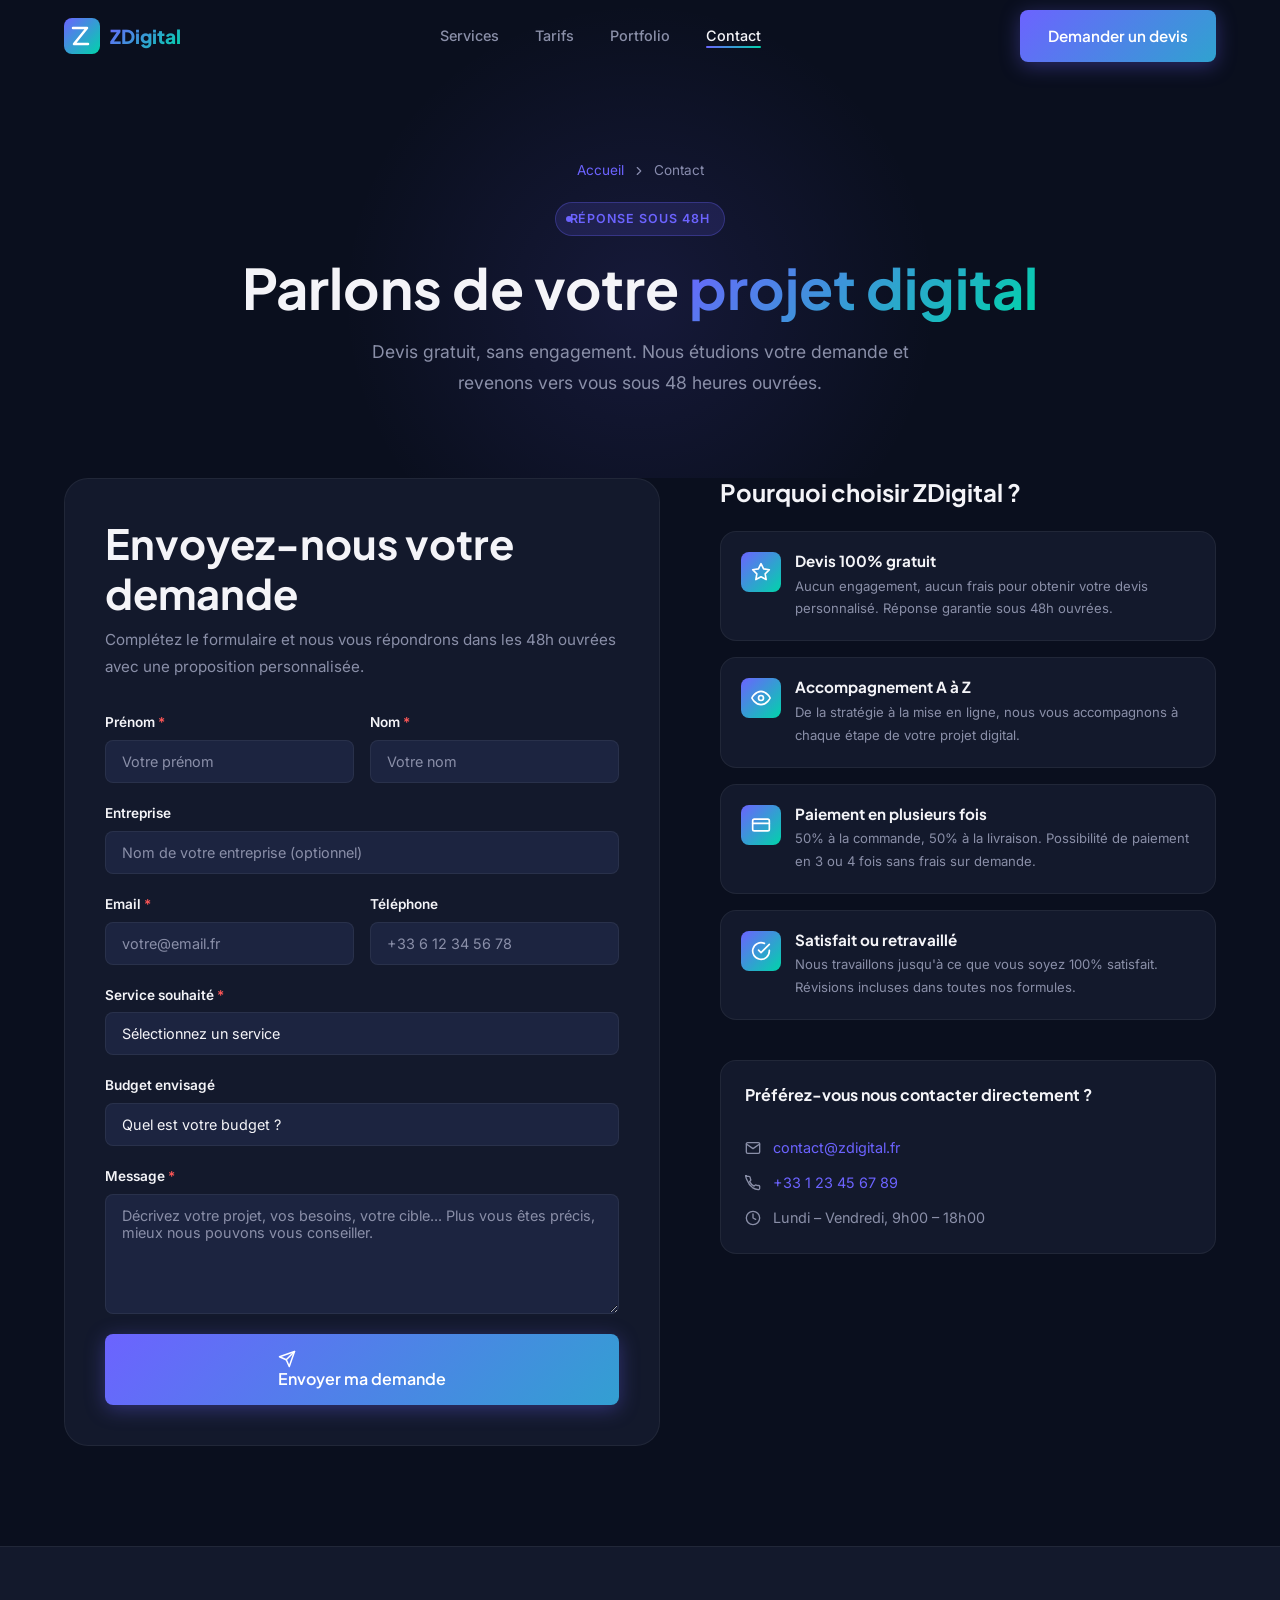
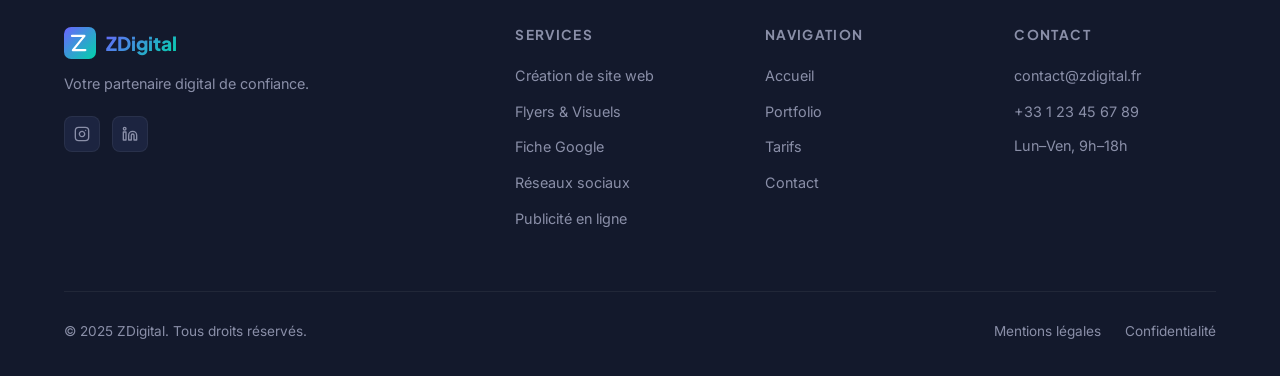
==== contact.html @ 38a7fd53 "feat: initial ZDigital website v1.0 Complete 5-page marketing agency website with dark premium tech " ====
<!DOCTYPE html>
<html lang="fr">
<head>
  <meta charset="UTF-8" />
  <meta name="viewport" content="width=device-width, initial-scale=1.0" />
  <title>Contact — ZDigital | Demandez votre devis gratuit</title>
  <meta name="description" content="Contactez ZDigital pour un devis gratuit sous 48h. Création de site web, réseaux sociaux, publicité en ligne — discutons de votre projet digital." />
  <meta name="robots" content="index, follow" />

  <meta property="og:title" content="Contact — ZDigital" />
  <meta property="og:description" content="Demandez votre devis gratuit sous 48h. Aucun engagement." />
  <meta property="og:url" content="https://zdigital.fr/contact.html" />
  <meta name="twitter:card" content="summary_large_image" />
  <meta name="twitter:title" content="Contact — ZDigital" />

  <link rel="canonical" href="https://zdigital.fr/contact.html" />

  <link rel="preconnect" href="https://fonts.googleapis.com" />
  <link rel="preconnect" href="https://fonts.gstatic.com" crossorigin />
  <link href="https://fonts.googleapis.com/css2?family=Plus+Jakarta+Sans:wght@400;500;600;700;800&family=Inter:wght@300;400;500;600&display=swap" rel="stylesheet" />

  <link rel="stylesheet" href="css/main.css" />
  <link rel="stylesheet" href="css/components.css" />
  <link rel="stylesheet" href="css/animations.css" />
  <link rel="stylesheet" href="https://unpkg.com/aos@2.3.4/dist/aos.css" />
</head>
<body>

  <!-- NAV -->
  <nav class="nav" role="navigation" aria-label="Navigation principale">
    <div class="container">
      <div class="nav__inner">
        <a href="index.html" class="nav__logo" aria-label="ZDigital — Accueil">
          <svg width="36" height="36" viewBox="0 0 36 36" fill="none" xmlns="http://www.w3.org/2000/svg" aria-hidden="true">
            <rect width="36" height="36" rx="8" fill="url(#logoGradC)"/>
            <path d="M9 10h14l-13 16h14" stroke="#ffffff" stroke-width="2.5" stroke-linecap="round" stroke-linejoin="round"/>
            <defs><linearGradient id="logoGradC" x1="0" y1="0" x2="36" y2="36" gradientUnits="userSpaceOnUse"><stop stop-color="#6C63FF"/><stop offset="1" stop-color="#00D4AA"/></linearGradient></defs>
          </svg>
          <span class="nav__logo-text">ZDigital</span>
        </a>
        <ul class="nav__links">
          <li><a href="services.html">Services</a></li>
          <li><a href="tarifs.html">Tarifs</a></li>
          <li><a href="portfolio.html">Portfolio</a></li>
          <li><a href="contact.html" class="active">Contact</a></li>
        </ul>
        <div class="nav__cta">
          <a href="contact.html" class="btn btn-primary">Demander un devis</a>
        </div>
        <button class="nav__hamburger" aria-label="Menu mobile">
          <span></span><span></span><span></span>
        </button>
      </div>
    </div>
  </nav>

  <div class="nav__mobile">
    <a href="services.html">Services</a>
    <a href="tarifs.html">Tarifs</a>
    <a href="portfolio.html">Portfolio</a>
    <a href="contact.html">Contact</a>
    <a href="contact.html" class="btn btn-primary" style="text-align:center;justify-content:center;">Demander un devis</a>
  </div>

  <!-- PAGE HEADER -->
  <section class="page-header">
    <div class="container">
      <nav class="breadcrumb" aria-label="Fil d'Ariane">
        <a href="index.html">Accueil</a>
        <svg width="14" height="14" viewBox="0 0 24 24" fill="none" stroke="currentColor" stroke-width="2" stroke-linecap="round" stroke-linejoin="round" aria-hidden="true"><path d="M9 18l6-6-6-6"/></svg>
        <span>Contact</span>
      </nav>
      <div class="tag" data-aos="fade-up">Réponse sous 48h</div>
      <h1 data-aos="fade-up" data-aos-delay="50">Parlons de votre <span class="gradient-text">projet digital</span></h1>
      <p data-aos="fade-up" data-aos-delay="100">Devis gratuit, sans engagement. Nous étudions votre demande et revenons vers vous sous 48 heures ouvrées.</p>
    </div>
  </section>

  <!-- CONTACT SECTION -->
  <section class="section" style="padding-top:0;">
    <div class="container">
      <div class="contact-layout">

        <!-- FORM -->
        <div data-aos="fade-up">
          <div class="form-card">
            <h2>Envoyez-nous votre demande</h2>
            <p>Complétez le formulaire et nous vous répondrons dans les 48h ouvrées avec une proposition personnalisée.</p>

            <form id="contact-form" novalidate aria-label="Formulaire de contact">
              <div class="form-row">
                <div class="form-group">
                  <label for="prenom">Prénom <span aria-hidden="true" style="color:#FF5757">*</span></label>
                  <input type="text" id="prenom" name="prenom" placeholder="Votre prénom" required autocomplete="given-name" />
                  <span class="field-error" role="alert"></span>
                </div>
                <div class="form-group">
                  <label for="nom">Nom <span aria-hidden="true" style="color:#FF5757">*</span></label>
                  <input type="text" id="nom" name="nom" placeholder="Votre nom" required autocomplete="family-name" />
                  <span class="field-error" role="alert"></span>
                </div>
              </div>

              <div class="form-group">
                <label for="entreprise">Entreprise</label>
                <input type="text" id="entreprise" name="entreprise" placeholder="Nom de votre entreprise (optionnel)" autocomplete="organization" />
              </div>

              <div class="form-row">
                <div class="form-group">
                  <label for="email">Email <span aria-hidden="true" style="color:#FF5757">*</span></label>
                  <input type="email" id="email" name="email" placeholder="votre@email.fr" required autocomplete="email" />
                  <span class="field-error" role="alert"></span>
                </div>
                <div class="form-group">
                  <label for="telephone">Téléphone</label>
                  <input type="tel" id="telephone" name="telephone" placeholder="+33 6 12 34 56 78" autocomplete="tel" />
                  <span class="field-error" role="alert"></span>
                </div>
              </div>

              <div class="form-group">
                <label for="service">Service souhaité <span aria-hidden="true" style="color:#FF5757">*</span></label>
                <select id="service" name="service" required>
                  <option value="" disabled selected>Sélectionnez un service</option>
                  <option value="site-web">Création de site web</option>
                  <option value="flyers">Flyers &amp; Visuels</option>
                  <option value="google">Fiche Google optimisée</option>
                  <option value="reservation">Système de réservation</option>
                  <option value="reseaux">Gestion des réseaux sociaux</option>
                  <option value="ads">Publicité en ligne (Ads)</option>
                  <option value="pack">Pack complet</option>
                  <option value="autre">Autre / Je ne sais pas encore</option>
                </select>
                <span class="field-error" role="alert"></span>
              </div>

              <div class="form-group">
                <label for="budget">Budget envisagé</label>
                <select id="budget" name="budget">
                  <option value="" disabled selected>Quel est votre budget ?</option>
                  <option value="moins-500">Moins de 500€</option>
                  <option value="500-1000">500€ – 1 000€</option>
                  <option value="1000-2000">1 000€ – 2 000€</option>
                  <option value="2000-5000">2 000€ – 5 000€</option>
                  <option value="plus-5000">Plus de 5 000€</option>
                  <option value="a-definir">À définir ensemble</option>
                </select>
              </div>

              <div class="form-group">
                <label for="message">Message <span aria-hidden="true" style="color:#FF5757">*</span></label>
                <textarea id="message" name="message" placeholder="Décrivez votre projet, vos besoins, votre cible... Plus vous êtes précis, mieux nous pouvons vous conseiller." required rows="5"></textarea>
                <span class="field-error" role="alert"></span>
              </div>

              <button type="submit" class="btn btn-primary form-submit">
                <span class="btn-text">
                  <svg width="18" height="18" viewBox="0 0 24 24" fill="none" stroke="currentColor" stroke-width="2" stroke-linecap="round" stroke-linejoin="round" aria-hidden="true"><line x1="22" y1="2" x2="11" y2="13"/><polygon points="22 2 15 22 11 13 2 9 22 2"/></svg>
                  Envoyer ma demande
                </span>
              </button>
            </form>

            <!-- Success -->
            <div id="form-success" class="form-success" role="status" aria-live="polite">
              <div class="form-success__icon">
                <svg width="28" height="28" viewBox="0 0 24 24" fill="none" stroke="currentColor" stroke-width="2.5" stroke-linecap="round" stroke-linejoin="round" aria-hidden="true"><path d="M20 6L9 17l-5-5"/></svg>
              </div>
              <h3>Message envoyé !</h3>
              <p>Merci pour votre demande. Notre équipe vous recontacte sous <strong>48 heures ouvrées</strong> avec une proposition personnalisée et gratuite.</p>
            </div>
          </div>
        </div>

        <!-- INFO -->
        <div data-aos="fade-up" data-aos-delay="150">
          <h3 style="margin-bottom:24px;">Pourquoi choisir ZDigital ?</h3>

          <div class="reassurance-list">
            <div class="reassurance-item">
              <div class="reassurance-item__icon">
                <svg width="20" height="20" viewBox="0 0 24 24" fill="none" stroke="currentColor" stroke-width="2" stroke-linecap="round" stroke-linejoin="round" aria-hidden="true"><path d="M12 2l3.09 6.26L22 9.27l-5 4.87 1.18 6.88L12 17.77l-6.18 3.25L7 14.14 2 9.27l6.91-1.01L12 2z"/></svg>
              </div>
              <div>
                <h4>Devis 100% gratuit</h4>
                <p>Aucun engagement, aucun frais pour obtenir votre devis personnalisé. Réponse garantie sous 48h ouvrées.</p>
              </div>
            </div>

            <div class="reassurance-item">
              <div class="reassurance-item__icon">
                <svg width="20" height="20" viewBox="0 0 24 24" fill="none" stroke="currentColor" stroke-width="2" stroke-linecap="round" stroke-linejoin="round" aria-hidden="true"><path d="M1 12s4-8 11-8 11 8 11 8-4 8-11 8-11-8-11-8z"/><circle cx="12" cy="12" r="3"/></svg>
              </div>
              <div>
                <h4>Accompagnement A à Z</h4>
                <p>De la stratégie à la mise en ligne, nous vous accompagnons à chaque étape de votre projet digital.</p>
              </div>
            </div>

            <div class="reassurance-item">
              <div class="reassurance-item__icon">
                <svg width="20" height="20" viewBox="0 0 24 24" fill="none" stroke="currentColor" stroke-width="2" stroke-linecap="round" stroke-linejoin="round" aria-hidden="true"><rect x="2" y="5" width="20" height="14" rx="2"/><path d="M2 10h20"/></svg>
              </div>
              <div>
                <h4>Paiement en plusieurs fois</h4>
                <p>50% à la commande, 50% à la livraison. Possibilité de paiement en 3 ou 4 fois sans frais sur demande.</p>
              </div>
            </div>

            <div class="reassurance-item">
              <div class="reassurance-item__icon">
                <svg width="20" height="20" viewBox="0 0 24 24" fill="none" stroke="currentColor" stroke-width="2" stroke-linecap="round" stroke-linejoin="round" aria-hidden="true"><path d="M22 11.08V12a10 10 0 11-5.93-9.14"/><polyline points="22 4 12 14.01 9 11.01"/></svg>
              </div>
              <div>
                <h4>Satisfait ou retravaillé</h4>
                <p>Nous travaillons jusqu'à ce que vous soyez 100% satisfait. Révisions incluses dans toutes nos formules.</p>
              </div>
            </div>
          </div>

          <!-- Contact direct -->
          <div style="padding:24px;background:var(--surface);border-radius:var(--radius);border:var(--border-subtle);">
            <h4 style="margin-bottom:16px;font-size:1rem;">Préférez-vous nous contacter directement ?</h4>
            <div class="contact-details">
              <div class="contact-detail">
                <svg width="16" height="16" viewBox="0 0 24 24" fill="none" stroke="currentColor" stroke-width="2" stroke-linecap="round" stroke-linejoin="round" aria-hidden="true"><path d="M4 4h16c1.1 0 2 .9 2 2v12c0 1.1-.9 2-2 2H4c-1.1 0-2-.9-2-2V6c0-1.1.9-2 2-2z"/><polyline points="22,6 12,13 2,6"/></svg>
                <a href="mailto:contact@zdigital.fr">contact@zdigital.fr</a>
              </div>
              <div class="contact-detail">
                <svg width="16" height="16" viewBox="0 0 24 24" fill="none" stroke="currentColor" stroke-width="2" stroke-linecap="round" stroke-linejoin="round" aria-hidden="true"><path d="M22 16.92v3a2 2 0 01-2.18 2 19.79 19.79 0 01-8.63-3.07A19.5 19.5 0 013.86 9.11a19.79 19.79 0 01-3.07-8.67A2 2 0 012.77 2h3a2 2 0 012 1.72c.127.96.361 1.903.7 2.81a2 2 0 01-.45 2.11L6.91 9.91a16 16 0 006.72 6.72l1.06-1.06a2 2 0 012.11-.45c.907.339 1.85.573 2.81.7A2 2 0 0122 16.92z"/></svg>
                <a href="tel:+33123456789">+33 1 23 45 67 89</a>
              </div>
              <div class="contact-detail">
                <svg width="16" height="16" viewBox="0 0 24 24" fill="none" stroke="currentColor" stroke-width="2" stroke-linecap="round" stroke-linejoin="round" aria-hidden="true"><circle cx="12" cy="12" r="10"/><polyline points="12 6 12 12 16 14"/></svg>
                <span>Lundi – Vendredi, 9h00 – 18h00</span>
              </div>
            </div>
          </div>
        </div>

      </div>
    </div>
  </section>

  <!-- FOOTER -->
  <footer class="footer">
    <div class="container">
      <div class="footer__grid">
        <div class="footer__brand">
          <a href="index.html" class="nav__logo">
            <svg width="32" height="32" viewBox="0 0 36 36" fill="none" aria-hidden="true">
              <rect width="36" height="36" rx="8" fill="url(#fLogoGradC)"/>
              <path d="M9 10h14l-13 16h14" stroke="#ffffff" stroke-width="2.5" stroke-linecap="round" stroke-linejoin="round"/>
              <defs><linearGradient id="fLogoGradC" x1="0" y1="0" x2="36" y2="36" gradientUnits="userSpaceOnUse"><stop stop-color="#6C63FF"/><stop offset="1" stop-color="#00D4AA"/></linearGradient></defs>
            </svg>
            <span class="nav__logo-text">ZDigital</span>
          </a>
          <p>Votre partenaire digital de confiance.</p>
          <div class="footer__socials">
            <a href="https://instagram.com/zdigital" class="footer__social" aria-label="Instagram" target="_blank" rel="noopener noreferrer"><svg width="16" height="16" viewBox="0 0 24 24" fill="none" stroke="currentColor" stroke-width="2" stroke-linecap="round" stroke-linejoin="round" aria-hidden="true"><path d="M17 2H7a5 5 0 00-5 5v10a5 5 0 005 5h10a5 5 0 005-5V7a5 5 0 00-5-5z"/><path d="M16 11.37A4 4 0 1112.63 8 4 4 0 0116 11.37zM17.5 6.5h.01"/></svg></a>
            <a href="https://linkedin.com/company/zdigital" class="footer__social" aria-label="LinkedIn" target="_blank" rel="noopener noreferrer"><svg width="16" height="16" viewBox="0 0 24 24" fill="none" stroke="currentColor" stroke-width="2" stroke-linecap="round" stroke-linejoin="round" aria-hidden="true"><path d="M16 8a6 6 0 016 6v7h-4v-7a2 2 0 00-2-2 2 2 0 00-2 2v7h-4v-7a6 6 0 016-6z"/><rect x="2" y="9" width="4" height="12"/><circle cx="4" cy="4" r="2"/></svg></a>
          </div>
        </div>
        <div class="footer__col">
          <h5>Services</h5>
          <ul>
            <li><a href="services.html#site-web">Création de site web</a></li>
            <li><a href="services.html#flyers">Flyers &amp; Visuels</a></li>
            <li><a href="services.html#google">Fiche Google</a></li>
            <li><a href="services.html#reseaux">Réseaux sociaux</a></li>
            <li><a href="services.html#ads">Publicité en ligne</a></li>
          </ul>
        </div>
        <div class="footer__col">
          <h5>Navigation</h5>
          <ul>
            <li><a href="index.html">Accueil</a></li>
            <li><a href="portfolio.html">Portfolio</a></li>
            <li><a href="tarifs.html">Tarifs</a></li>
            <li><a href="contact.html">Contact</a></li>
          </ul>
        </div>
        <div class="footer__col">
          <h5>Contact</h5>
          <ul>
            <li><a href="mailto:contact@zdigital.fr">contact@zdigital.fr</a></li>
            <li><a href="tel:+33123456789">+33 1 23 45 67 89</a></li>
            <li style="color:var(--text-muted);font-size:0.9rem;">Lun–Ven, 9h–18h</li>
          </ul>
        </div>
      </div>
      <div class="footer__bottom">
        <p class="footer__copy">© 2025 ZDigital. Tous droits réservés.</p>
        <nav class="footer__legal"><a href="#">Mentions légales</a><a href="#">Confidentialité</a></nav>
      </div>
    </div>
  </footer>

  <script src="https://unpkg.com/aos@2.3.4/dist/aos.js"></script>
  <script src="js/main.js"></script>
  <script src="js/form.js"></script>

  <script>
    // Pre-fill service from URL param
    const params = new URLSearchParams(window.location.search);
    const planParam = params.get('plan');
    if (planParam) {
      const sel = document.getElementById('service');
      const mapping = {
        'starter-web': 'site-web', 'pro-web': 'site-web', 'premium-web': 'site-web',
        'basique-flyers': 'flyers', 'pro-flyers': 'flyers', 'pack-flyers': 'flyers',
        'creation-google': 'google', 'opti-google': 'google', 'mensuel-google': 'google',
        'essentiel-social': 'reseaux', 'growth-social': 'reseaux', 'agence-social': 'reseaux',
        'option-resa': 'reservation', 'pro-resa': 'reservation', 'standalone-resa': 'reservation',
        'starter': 'site-web', 'pro': 'site-web', 'premium': 'site-web'
      };
      if (sel && mapping[planParam]) {
        sel.value = mapping[planParam];
      }
    }
  </script>
</body>
</html>
---- css/main.css ----
/* ===========================
   ZDigital — main.css
   =========================== */

@import url('https://fonts.googleapis.com/css2?family=Plus+Jakarta+Sans:wght@400;500;600;700;800&family=Inter:wght@300;400;500;600&display=swap');

/* ── Custom Properties ── */
:root {
  --bg: #0A0F1E;
  --surface: #13192C;
  --surface-2: #1C2440;
  --accent: #6C63FF;
  --accent-2: #00D4AA;
  --text: #F4F4F8;
  --text-muted: #8A8FA8;
  --gradient: linear-gradient(135deg, #6C63FF 0%, #00D4AA 100%);
  --gradient-r: linear-gradient(135deg, #00D4AA 0%, #6C63FF 100%);
  --border: 1px solid rgba(108, 99, 255, 0.2);
  --border-subtle: 1px solid rgba(255, 255, 255, 0.06);
  --shadow-glow: 0 0 40px rgba(108, 99, 255, 0.3);
  --shadow-glow-sm: 0 0 20px rgba(108, 99, 255, 0.2);
  --shadow-card: 0 8px 32px rgba(0, 0, 0, 0.4);
  --radius: 16px;
  --radius-sm: 8px;
  --radius-lg: 24px;
  --nav-h: 72px;
  --transition: 0.3s cubic-bezier(0.4, 0, 0.2, 1);
}

/* ── Reset ── */
*, *::before, *::after {
  box-sizing: border-box;
  margin: 0;
  padding: 0;
}

html {
  scroll-behavior: smooth;
  font-size: 16px;
  -webkit-text-size-adjust: 100%;
}

body {
  background-color: var(--bg);
  color: var(--text);
  font-family: 'Inter', system-ui, -apple-system, sans-serif;
  line-height: 1.6;
  overflow-x: hidden;
  -webkit-font-smoothing: antialiased;
}

img, svg, video {
  display: block;
  max-width: 100%;
}

a {
  color: inherit;
  text-decoration: none;
  transition: color var(--transition);
}

ul, ol {
  list-style: none;
}

button {
  cursor: pointer;
  font-family: inherit;
  border: none;
  background: none;
}

input, textarea, select {
  font-family: inherit;
}

/* ── Typography ── */
h1, h2, h3, h4, h5, h6 {
  font-family: 'Plus Jakarta Sans', sans-serif;
  line-height: 1.2;
  font-weight: 700;
}

h1 { font-size: clamp(2.2rem, 5vw, 3.5rem); }
h2 { font-size: clamp(1.8rem, 3.5vw, 2.6rem); }
h3 { font-size: clamp(1.2rem, 2vw, 1.5rem); }
h4 { font-size: 1.15rem; }

p {
  color: var(--text-muted);
  line-height: 1.75;
}

/* ── Utility ── */
.container {
  width: 100%;
  max-width: 1200px;
  margin: 0 auto;
  padding: 0 24px;
}

.section {
  padding: 100px 0;
}

.section-header {
  text-align: center;
  margin-bottom: 64px;
}

.section-header p {
  max-width: 560px;
  margin: 16px auto 0;
  font-size: 1.05rem;
}

.tag {
  display: inline-flex;
  align-items: center;
  gap: 6px;
  padding: 6px 14px;
  border-radius: 100px;
  font-size: 0.78rem;
  font-weight: 600;
  letter-spacing: 0.08em;
  text-transform: uppercase;
  background: rgba(108, 99, 255, 0.15);
  color: var(--accent);
  border: 1px solid rgba(108, 99, 255, 0.3);
  margin-bottom: 18px;
}

.tag-turquoise {
  background: rgba(0, 212, 170, 0.12);
  color: var(--accent-2);
  border-color: rgba(0, 212, 170, 0.3);
}

.gradient-text {
  background: var(--gradient);
  -webkit-background-clip: text;
  -webkit-text-fill-color: transparent;
  background-clip: text;
}

/* ── Buttons ── */
.btn {
  display: inline-flex;
  align-items: center;
  gap: 8px;
  padding: 14px 28px;
  border-radius: var(--radius-sm);
  font-family: 'Plus Jakarta Sans', sans-serif;
  font-weight: 600;
  font-size: 0.95rem;
  transition: all var(--transition);
  cursor: pointer;
  white-space: nowrap;
}

.btn-primary {
  background: var(--gradient);
  color: #fff;
  box-shadow: 0 4px 20px rgba(108, 99, 255, 0.35);
}

.btn-primary:hover {
  transform: translateY(-2px);
  box-shadow: 0 8px 32px rgba(108, 99, 255, 0.5);
}

.btn-outline {
  background: transparent;
  color: var(--text);
  border: var(--border);
}

.btn-outline:hover {
  background: rgba(108, 99, 255, 0.1);
  border-color: var(--accent);
  color: var(--accent);
}

.btn-ghost {
  color: var(--accent);
  padding: 0;
  font-weight: 600;
}

.btn-ghost:hover {
  gap: 12px;
}

/* ── NAV ── */
.nav {
  position: fixed;
  top: 0;
  left: 0;
  width: 100%;
  z-index: 1000;
  height: var(--nav-h);
  display: flex;
  align-items: center;
  transition: all var(--transition);
}

.nav.scrolled {
  background: rgba(10, 15, 30, 0.85);
  -webkit-backdrop-filter: blur(20px);
  backdrop-filter: blur(20px);
  border-bottom: var(--border-subtle);
  box-shadow: 0 4px 30px rgba(0, 0, 0, 0.3);
}

.nav__inner {
  display: flex;
  align-items: center;
  justify-content: space-between;
  width: 100%;
}

.nav__logo {
  display: flex;
  align-items: center;
  gap: 10px;
  font-family: 'Plus Jakarta Sans', sans-serif;
  font-weight: 800;
  font-size: 1.2rem;
}

.nav__logo-text {
  background: var(--gradient);
  -webkit-background-clip: text;
  -webkit-text-fill-color: transparent;
  background-clip: text;
}

.nav__links {
  display: flex;
  align-items: center;
  gap: 36px;
}

.nav__links a {
  font-size: 0.9rem;
  font-weight: 500;
  color: var(--text-muted);
  position: relative;
}

.nav__links a::after {
  content: '';
  position: absolute;
  bottom: -4px;
  left: 0;
  width: 0;
  height: 2px;
  background: var(--gradient);
  border-radius: 2px;
  transition: width var(--transition);
}

.nav__links a:hover,
.nav__links a.active {
  color: var(--text);
}

.nav__links a:hover::after,
.nav__links a.active::after {
  width: 100%;
}

.nav__cta {
  display: flex;
  align-items: center;
  gap: 16px;
}

.nav__hamburger {
  display: none;
  flex-direction: column;
  gap: 5px;
  padding: 8px;
  cursor: pointer;
}

.nav__hamburger span {
  display: block;
  width: 24px;
  height: 2px;
  background: var(--text);
  border-radius: 2px;
  transition: all var(--transition);
}

.nav__hamburger.open span:nth-child(1) {
  transform: translateY(7px) rotate(45deg);
}

.nav__hamburger.open span:nth-child(2) {
  opacity: 0;
}

.nav__hamburger.open span:nth-child(3) {
  transform: translateY(-7px) rotate(-45deg);
}

/* Mobile nav */
.nav__mobile {
  display: none;
  position: fixed;
  top: var(--nav-h);
  left: 0;
  width: 100%;
  background: rgba(10, 15, 30, 0.97);
  -webkit-backdrop-filter: blur(20px);
  backdrop-filter: blur(20px);
  border-bottom: var(--border-subtle);
  padding: 24px;
  flex-direction: column;
  gap: 20px;
  z-index: 999;
}

.nav__mobile.open {
  display: flex;
}

.nav__mobile a {
  font-size: 1.1rem;
  font-weight: 600;
  color: var(--text-muted);
  padding: 8px 0;
  border-bottom: var(--border-subtle);
}

.nav__mobile a:hover {
  color: var(--text);
}

/* ── HERO ── */
.hero {
  min-height: 100vh;
  display: flex;
  align-items: center;
  padding-top: var(--nav-h);
  position: relative;
  overflow: hidden;
}

.hero__grid-bg {
  position: absolute;
  inset: 0;
  background-image:
    radial-gradient(circle at 20% 50%, rgba(108, 99, 255, 0.08) 0%, transparent 50%),
    radial-gradient(circle at 80% 20%, rgba(0, 212, 170, 0.06) 0%, transparent 40%);
  pointer-events: none;
}

.hero__dots {
  position: absolute;
  inset: 0;
  background-image: radial-gradient(circle, rgba(108, 99, 255, 0.25) 1px, transparent 1px);
  background-size: 40px 40px;
  opacity: 0.3;
  pointer-events: none;
  animation: dotsShift 20s linear infinite;
}

.hero__inner {
  display: grid;
  grid-template-columns: 1fr 1fr;
  gap: 60px;
  align-items: center;
  position: relative;
  z-index: 1;
}

.hero__content {}

.hero__social-proof {
  display: flex;
  align-items: center;
  gap: 12px;
  margin-bottom: 24px;
}

.hero__avatars {
  display: flex;
}

.hero__avatars span {
  width: 32px;
  height: 32px;
  border-radius: 50%;
  background: var(--gradient);
  border: 2px solid var(--bg);
  margin-left: -8px;
  display: flex;
  align-items: center;
  justify-content: center;
  font-size: 0.65rem;
  font-weight: 700;
  color: #fff;
}

.hero__avatars span:first-child { margin-left: 0; }

.hero__proof-text {
  font-size: 0.85rem;
  color: var(--text-muted);
}

.hero__proof-text strong {
  color: var(--text);
}

.hero__title {
  margin-bottom: 20px;
  font-size: clamp(2.4rem, 5vw, 3.8rem);
  font-weight: 800;
}

.hero__sub {
  font-size: 1.1rem;
  margin-bottom: 36px;
  max-width: 480px;
}

.hero__btns {
  display: flex;
  gap: 16px;
  flex-wrap: wrap;
  margin-bottom: 48px;
}

.hero__scroll {
  display: flex;
  align-items: center;
  gap: 10px;
  color: var(--text-muted);
  font-size: 0.85rem;
  animation: bounceY 2s ease-in-out infinite;
}

/* Laptop Mockup */
.hero__mockup {
  position: relative;
  display: flex;
  justify-content: center;
  align-items: center;
}

.laptop {
  position: relative;
  width: 100%;
  max-width: 480px;
}

.laptop__screen {
  background: var(--surface);
  border-radius: 12px 12px 0 0;
  border: var(--border);
  padding: 16px;
  aspect-ratio: 16/10;
  display: flex;
  flex-direction: column;
  gap: 10px;
  position: relative;
  overflow: hidden;
}

.laptop__screen::before {
  content: '';
  position: absolute;
  inset: 0;
  background: linear-gradient(135deg, rgba(108,99,255,0.15) 0%, rgba(0,212,170,0.08) 100%);
  pointer-events: none;
}

.laptop__dots-row {
  display: flex;
  gap: 5px;
}

.laptop__dot {
  width: 8px;
  height: 8px;
  border-radius: 50%;
}

.laptop__dot:nth-child(1) { background: #FF5F57; }
.laptop__dot:nth-child(2) { background: #FEBC2E; }
.laptop__dot:nth-child(3) { background: #28C840; }

.laptop__content {
  display: flex;
  flex-direction: column;
  gap: 8px;
  flex: 1;
}

.laptop__bar {
  height: 10px;
  border-radius: 4px;
  background: rgba(108, 99, 255, 0.3);
}

.laptop__bar:nth-child(1) { width: 60%; background: var(--gradient); }
.laptop__bar:nth-child(2) { width: 80%; }
.laptop__bar:nth-child(3) { width: 45%; }

.laptop__cards {
  display: grid;
  grid-template-columns: 1fr 1fr;
  gap: 8px;
  flex: 1;
}

.laptop__card {
  background: var(--surface-2);
  border-radius: 8px;
  border: var(--border-subtle);
  padding: 10px;
  display: flex;
  flex-direction: column;
  gap: 6px;
}

.laptop__card-line {
  height: 8px;
  border-radius: 4px;
  background: rgba(255, 255, 255, 0.08);
}

.laptop__card-line:first-child {
  width: 50%;
  background: rgba(108, 99, 255, 0.4);
}

.laptop__base {
  height: 16px;
  background: var(--surface-2);
  border-radius: 0 0 4px 4px;
  border: var(--border-subtle);
  border-top: none;
}

.laptop__stand {
  height: 10px;
  width: 40%;
  margin: 0 auto;
  background: var(--surface-2);
  border-radius: 0 0 4px 4px;
}

.laptop__foot {
  height: 4px;
  width: 60%;
  margin: 0 auto;
  background: var(--surface-2);
  border-radius: 4px;
}

.laptop__glow {
  position: absolute;
  width: 200px;
  height: 200px;
  background: radial-gradient(circle, rgba(108, 99, 255, 0.4) 0%, transparent 70%);
  border-radius: 50%;
  top: 50%;
  left: 50%;
  transform: translate(-50%, -50%);
  filter: blur(30px);
  animation: glowPulse 3s ease-in-out infinite;
  pointer-events: none;
}

/* ── STATS BAR ── */
.stats-bar {
  background: var(--surface);
  border-top: var(--border-subtle);
  border-bottom: var(--border-subtle);
  padding: 60px 0;
}

.stats-bar__grid {
  display: grid;
  grid-template-columns: repeat(4, 1fr);
  gap: 0;
}

.stat-item {
  text-align: center;
  padding: 0 24px;
  border-right: var(--border-subtle);
}

.stat-item:last-child { border-right: none; }

.stat-item__number {
  font-family: 'Plus Jakarta Sans', sans-serif;
  font-size: clamp(2rem, 3.5vw, 2.8rem);
  font-weight: 800;
  background: var(--gradient);
  -webkit-background-clip: text;
  -webkit-text-fill-color: transparent;
  background-clip: text;
  line-height: 1;
  margin-bottom: 8px;
}

.stat-item__label {
  font-size: 0.9rem;
  color: var(--text-muted);
  font-weight: 500;
}

.stat-item__label strong {
  display: block;
  color: var(--text);
  font-size: 0.85rem;
  margin-top: 2px;
}

/* ── SERVICES ── */
.services-grid {
  display: grid;
  grid-template-columns: repeat(3, 1fr);
  gap: 24px;
}

.service-card {
  background: var(--surface);
  border: var(--border-subtle);
  border-radius: var(--radius);
  padding: 32px;
  position: relative;
  transition: all var(--transition);
  overflow: hidden;
}

.service-card::before {
  content: '';
  position: absolute;
  inset: 0;
  background: linear-gradient(135deg, rgba(108, 99, 255, 0.05) 0%, transparent 60%);
  opacity: 0;
  transition: opacity var(--transition);
  border-radius: inherit;
}

.service-card:hover {
  border-color: rgba(108, 99, 255, 0.35);
  transform: translateY(-4px);
  box-shadow: var(--shadow-card), var(--shadow-glow-sm);
}

.service-card:hover::before {
  opacity: 1;
}

.service-card__badge {
  position: absolute;
  top: 16px;
  right: 16px;
  padding: 4px 10px;
  border-radius: 100px;
  font-size: 0.7rem;
  font-weight: 700;
  letter-spacing: 0.06em;
  text-transform: uppercase;
}

.badge-popular {
  background: var(--gradient);
  color: #fff;
}

.badge-option {
  background: rgba(0, 212, 170, 0.15);
  color: var(--accent-2);
  border: 1px solid rgba(0, 212, 170, 0.3);
}

.service-card__icon {
  width: 52px;
  height: 52px;
  background: rgba(108, 99, 255, 0.12);
  border: 1px solid rgba(108, 99, 255, 0.2);
  border-radius: var(--radius-sm);
  display: flex;
  align-items: center;
  justify-content: center;
  margin-bottom: 20px;
  color: var(--accent);
  transition: all var(--transition);
}

.service-card:hover .service-card__icon {
  background: rgba(108, 99, 255, 0.2);
  box-shadow: 0 0 16px rgba(108, 99, 255, 0.3);
}

.service-card h3 {
  margin-bottom: 10px;
  font-size: 1.15rem;
}

.service-card p {
  font-size: 0.9rem;
  margin-bottom: 20px;
  line-height: 1.65;
}

.service-card__link {
  display: inline-flex;
  align-items: center;
  gap: 6px;
  color: var(--accent);
  font-size: 0.85rem;
  font-weight: 600;
  transition: gap var(--transition);
}

.service-card__link:hover { gap: 10px; }

/* ── WHY US ── */
.why-us {
  background: var(--surface);
}

.why-us__grid {
  display: grid;
  grid-template-columns: repeat(2, 1fr);
  gap: 32px;
}

.why-card {
  display: flex;
  gap: 20px;
  padding: 28px;
  background: var(--surface-2);
  border-radius: var(--radius);
  border: var(--border-subtle);
  transition: all var(--transition);
}

.why-card:hover {
  border-color: rgba(108, 99, 255, 0.25);
  transform: translateY(-2px);
}

.why-card__icon {
  flex-shrink: 0;
  width: 48px;
  height: 48px;
  border-radius: var(--radius-sm);
  background: var(--gradient);
  display: flex;
  align-items: center;
  justify-content: center;
  color: #fff;
}

.why-card__text h4 {
  margin-bottom: 8px;
  font-size: 1.05rem;
}

.why-card__text p {
  font-size: 0.88rem;
}

/* ── PRICING TEASER ── */
.pricing-grid {
  display: grid;
  grid-template-columns: repeat(3, 1fr);
  gap: 24px;
  align-items: start;
}

.plan-card {
  background: var(--surface);
  border: var(--border-subtle);
  border-radius: var(--radius-lg);
  padding: 36px 28px;
  position: relative;
  transition: all var(--transition);
}

.plan-card:hover {
  transform: translateY(-4px);
  box-shadow: var(--shadow-card);
}

.plan-card--featured {
  background: var(--surface-2);
  border-color: var(--accent);
  box-shadow: var(--shadow-glow);
  transform: scale(1.04);
}

.plan-card--featured:hover {
  transform: scale(1.04) translateY(-4px);
}

.plan-badge {
  position: absolute;
  top: -14px;
  left: 50%;
  transform: translateX(-50%);
  background: var(--gradient);
  color: #fff;
  padding: 5px 16px;
  border-radius: 100px;
  font-size: 0.75rem;
  font-weight: 700;
  white-space: nowrap;
  letter-spacing: 0.06em;
  text-transform: uppercase;
}

.plan-card__name {
  font-family: 'Plus Jakarta Sans', sans-serif;
  font-size: 1rem;
  font-weight: 600;
  color: var(--text-muted);
  margin-bottom: 8px;
  text-transform: uppercase;
  letter-spacing: 0.08em;
}

.plan-card__price {
  font-family: 'Plus Jakarta Sans', sans-serif;
  font-size: 2.8rem;
  font-weight: 800;
  color: var(--text);
  line-height: 1;
  margin-bottom: 4px;
}

.plan-card__price span {
  font-size: 1rem;
  color: var(--text-muted);
  font-weight: 400;
}

.plan-card__desc {
  font-size: 0.85rem;
  margin-bottom: 24px;
  padding-bottom: 24px;
  border-bottom: var(--border-subtle);
}

.plan-features {
  display: flex;
  flex-direction: column;
  gap: 10px;
  margin-bottom: 28px;
}

.plan-feature {
  display: flex;
  align-items: flex-start;
  gap: 10px;
  font-size: 0.88rem;
  color: var(--text-muted);
}

.plan-feature--yes {
  color: var(--text);
}

.plan-feature__icon {
  flex-shrink: 0;
  width: 18px;
  height: 18px;
  border-radius: 50%;
  display: flex;
  align-items: center;
  justify-content: center;
  font-size: 0.7rem;
  margin-top: 1px;
}

.plan-feature--yes .plan-feature__icon {
  background: rgba(0, 212, 170, 0.15);
  color: var(--accent-2);
}

.plan-feature--no .plan-feature__icon {
  background: rgba(255, 255, 255, 0.05);
  color: var(--text-muted);
}

.plan-card .btn {
  width: 100%;
  justify-content: center;
}

/* ── TESTIMONIALS ── */
.testimonials {
  background: var(--surface);
}

.swiper {
  padding-bottom: 48px !important;
}

.swiper-pagination-bullet {
  background: var(--text-muted) !important;
  opacity: 1 !important;
}

.swiper-pagination-bullet-active {
  background: var(--accent) !important;
  width: 24px !important;
  border-radius: 4px !important;
}

.testimonial-card {
  background: var(--surface-2);
  border: var(--border-subtle);
  border-radius: var(--radius);
  padding: 32px;
  height: auto;
}

.testimonial-card__stars {
  display: flex;
  gap: 3px;
  margin-bottom: 16px;
  color: #FFB800;
}

.testimonial-card__text {
  font-size: 0.95rem;
  line-height: 1.8;
  color: var(--text);
  margin-bottom: 24px;
  font-style: italic;
}

.testimonial-card__author {
  display: flex;
  align-items: center;
  gap: 12px;
}

.testimonial-card__avatar {
  width: 44px;
  height: 44px;
  border-radius: 50%;
  background: var(--gradient);
  display: flex;
  align-items: center;
  justify-content: center;
  font-family: 'Plus Jakarta Sans', sans-serif;
  font-weight: 700;
  font-size: 0.9rem;
  color: #fff;
  flex-shrink: 0;
}

.testimonial-card__info {}
.testimonial-card__name {
  font-family: 'Plus Jakarta Sans', sans-serif;
  font-weight: 700;
  font-size: 0.95rem;
  margin-bottom: 2px;
}
.testimonial-card__role { font-size: 0.82rem; color: var(--text-muted); }

/* ── CTA SECTION ── */
.cta-section {
  background: var(--gradient);
  padding: 100px 0;
  text-align: center;
  position: relative;
  overflow: hidden;
}

.cta-section::before {
  content: '';
  position: absolute;
  inset: 0;
  background: url("data:image/svg+xml,%3Csvg width='60' height='60' viewBox='0 0 60 60' xmlns='http://www.w3.org/2000/svg'%3E%3Cg fill='none' fill-rule='evenodd'%3E%3Cg fill='%23ffffff' fill-opacity='0.05'%3E%3Ccircle cx='30' cy='30' r='1'/%3E%3C/g%3E%3C/g%3E%3C/svg%3E");
  pointer-events: none;
}

.cta-section h2 {
  color: #fff;
  margin-bottom: 16px;
  position: relative;
}

.cta-section p {
  color: rgba(255, 255, 255, 0.8);
  font-size: 1.1rem;
  max-width: 500px;
  margin: 0 auto 36px;
  position: relative;
}

.cta-section .btn-cta-white {
  background: #fff;
  color: var(--accent);
  font-weight: 700;
  box-shadow: 0 8px 32px rgba(0, 0, 0, 0.2);
}

.cta-section .btn-cta-white:hover {
  transform: translateY(-2px);
  box-shadow: 0 12px 40px rgba(0, 0, 0, 0.3);
}

.cta-section .btn-cta-outline {
  background: transparent;
  color: #fff;
  border: 2px solid rgba(255, 255, 255, 0.5);
}

.cta-section .btn-cta-outline:hover {
  background: rgba(255, 255, 255, 0.1);
  border-color: #fff;
}

.cta-btns {
  display: flex;
  justify-content: center;
  gap: 16px;
  flex-wrap: wrap;
  position: relative;
}

/* ── FOOTER ── */
.footer {
  background: var(--surface);
  border-top: var(--border-subtle);
  padding: 80px 0 32px;
}

.footer__grid {
  display: grid;
  grid-template-columns: 2fr 1fr 1fr 1fr;
  gap: 48px;
  margin-bottom: 60px;
}

.footer__brand p {
  font-size: 0.9rem;
  margin-top: 12px;
  max-width: 260px;
}

.footer__socials {
  display: flex;
  gap: 12px;
  margin-top: 20px;
}

.footer__social {
  width: 36px;
  height: 36px;
  border-radius: var(--radius-sm);
  background: var(--surface-2);
  border: var(--border-subtle);
  display: flex;
  align-items: center;
  justify-content: center;
  color: var(--text-muted);
  transition: all var(--transition);
}

.footer__social:hover {
  background: rgba(108, 99, 255, 0.15);
  border-color: var(--accent);
  color: var(--accent);
}

.footer__col h5 {
  font-family: 'Plus Jakarta Sans', sans-serif;
  font-size: 0.85rem;
  font-weight: 700;
  text-transform: uppercase;
  letter-spacing: 0.1em;
  color: var(--text-muted);
  margin-bottom: 20px;
}

.footer__col ul {
  display: flex;
  flex-direction: column;
  gap: 10px;
}

.footer__col ul li a {
  font-size: 0.9rem;
  color: var(--text-muted);
  transition: color var(--transition);
}

.footer__col ul li a:hover {
  color: var(--text);
}

.footer__bottom {
  border-top: var(--border-subtle);
  padding-top: 28px;
  display: flex;
  justify-content: space-between;
  align-items: center;
  flex-wrap: wrap;
  gap: 16px;
}

.footer__copy {
  font-size: 0.85rem;
  color: var(--text-muted);
}

.footer__legal {
  display: flex;
  gap: 24px;
}

.footer__legal a {
  font-size: 0.85rem;
  color: var(--text-muted);
  transition: color var(--transition);
}

.footer__legal a:hover { color: var(--text); }

/* ── GLASS ── */
.glass {
  background: rgba(19, 25, 44, 0.6);
  -webkit-backdrop-filter: blur(16px);
  backdrop-filter: blur(16px);
  border: var(--border-subtle);
}

/* Fallback for browsers without backdrop-filter */
@supports not (backdrop-filter: blur(16px)) {
  .glass { background: var(--surface); }
  .nav.scrolled { background: rgba(10, 15, 30, 0.98); }
}

/* ── PAGE HEADER ── */
.page-header {
  padding: 160px 0 80px;
  text-align: center;
  position: relative;
  overflow: hidden;
}

.page-header::before {
  content: '';
  position: absolute;
  top: 0;
  left: 50%;
  transform: translateX(-50%);
  width: 600px;
  height: 600px;
  background: radial-gradient(circle, rgba(108, 99, 255, 0.12) 0%, transparent 70%);
  pointer-events: none;
}

.page-header h1 { margin-bottom: 16px; position: relative; }
.page-header p { position: relative; max-width: 560px; margin: 0 auto; font-size: 1.1rem; }

/* ── BREADCRUMB ── */
.breadcrumb {
  display: flex;
  align-items: center;
  gap: 8px;
  justify-content: center;
  margin-bottom: 20px;
  font-size: 0.85rem;
  color: var(--text-muted);
}

.breadcrumb a { color: var(--accent); }
.breadcrumb a:hover { text-decoration: underline; }

/* ── RESPONSIVE ── */
@media (max-width: 1024px) {
  .hero__inner { grid-template-columns: 1fr; gap: 60px; }
  .hero__mockup { order: -1; }
  .laptop { max-width: 360px; margin: 0 auto; }
  .services-grid { grid-template-columns: repeat(2, 1fr); }
  .pricing-grid { grid-template-columns: 1fr; max-width: 420px; margin: 0 auto; }
  .plan-card--featured { transform: none; }
  .plan-card--featured:hover { transform: translateY(-4px); }
  .footer__grid { grid-template-columns: 1fr 1fr; }
  .stats-bar__grid { grid-template-columns: repeat(2, 1fr); gap: 32px; }
  .stat-item { border-right: none; }
  .stat-item:nth-child(odd) { border-right: var(--border-subtle); }
}

@media (max-width: 768px) {
  .nav__links, .nav__cta { display: none; }
  .nav__hamburger { display: flex; }
  .services-grid { grid-template-columns: 1fr; }
  .why-us__grid { grid-template-columns: 1fr; }
  .footer__grid { grid-template-columns: 1fr; gap: 32px; }
  .footer__bottom { flex-direction: column; text-align: center; }
  .hero__btns { flex-direction: column; }
  .section { padding: 70px 0; }
  .stats-bar__grid { grid-template-columns: 1fr 1fr; }
}

@media (max-width: 480px) {
  .stats-bar__grid { grid-template-columns: 1fr; }
  .stat-item { border-right: none; border-bottom: var(--border-subtle); padding: 16px 0; }
  .stat-item:last-child { border-bottom: none; }
  .hero { min-height: auto; padding-top: calc(var(--nav-h) + 40px); padding-bottom: 60px; }
}
---- css/components.css ----
/* ===========================
   ZDigital — components.css
   =========================== */

/* ── TABS (Alpine.js) ── */
.tabs-nav {
  display: flex;
  gap: 8px;
  background: var(--surface);
  border: var(--border-subtle);
  border-radius: var(--radius);
  padding: 6px;
  flex-wrap: wrap;
  margin-bottom: 48px;
}

.tab-btn {
  flex: 1;
  min-width: 120px;
  padding: 12px 20px;
  border-radius: var(--radius-sm);
  font-family: 'Plus Jakarta Sans', sans-serif;
  font-size: 0.88rem;
  font-weight: 600;
  color: var(--text-muted);
  transition: all var(--transition);
  cursor: pointer;
  background: none;
  border: none;
  white-space: nowrap;
  text-align: center;
}

.tab-btn:hover {
  color: var(--text);
  background: rgba(108, 99, 255, 0.08);
}

.tab-btn.active {
  background: var(--gradient);
  color: #fff;
  box-shadow: 0 4px 16px rgba(108, 99, 255, 0.3);
}

/* ── PRICING FULL PAGE ── */
.pricing-section {
  padding: 60px 0;
}

.pricing-tabs-grid {
  display: grid;
  grid-template-columns: repeat(3, 1fr);
  gap: 24px;
  align-items: start;
}

.pricing-tabs-grid--2col {
  grid-template-columns: repeat(2, 1fr);
  max-width: 700px;
  margin: 0 auto;
}

/* ── CONTACT FORM ── */
.contact-layout {
  display: grid;
  grid-template-columns: 1.2fr 1fr;
  gap: 60px;
  align-items: start;
}

.form-card {
  background: var(--surface);
  border: var(--border-subtle);
  border-radius: var(--radius-lg);
  padding: 40px;
}

.form-card h2 {
  margin-bottom: 8px;
}

.form-card > p {
  margin-bottom: 32px;
  font-size: 0.95rem;
}

.form-group {
  display: flex;
  flex-direction: column;
  gap: 6px;
  margin-bottom: 20px;
}

.form-row {
  display: grid;
  grid-template-columns: 1fr 1fr;
  gap: 16px;
}

label {
  font-size: 0.85rem;
  font-weight: 600;
  color: var(--text);
}

input, textarea, select {
  background: var(--surface-2);
  border: var(--border-subtle);
  border-radius: var(--radius-sm);
  color: var(--text);
  padding: 12px 16px;
  font-size: 0.9rem;
  width: 100%;
  outline: none;
  transition: border-color var(--transition), box-shadow var(--transition);
  -webkit-appearance: none;
}

input::placeholder, textarea::placeholder {
  color: var(--text-muted);
}

input:focus, textarea:focus, select:focus {
  border-color: var(--accent);
  box-shadow: 0 0 0 3px rgba(108, 99, 255, 0.12);
}

input.error, textarea.error, select.error {
  border-color: #FF5757;
}

textarea {
  resize: vertical;
  min-height: 120px;
}

select option {
  background: var(--surface-2);
  color: var(--text);
}

.field-error {
  font-size: 0.78rem;
  color: #FF5757;
  display: none;
}

.field-error.visible {
  display: block;
}

.form-submit {
  width: 100%;
  justify-content: center;
  padding: 16px;
  font-size: 1rem;
  border-radius: var(--radius-sm);
}

/* Success message */
.form-success {
  display: none;
  text-align: center;
  padding: 40px;
}

.form-success.visible {
  display: block;
}

.form-success__icon {
  width: 64px;
  height: 64px;
  border-radius: 50%;
  background: rgba(0, 212, 170, 0.15);
  border: 2px solid var(--accent-2);
  display: flex;
  align-items: center;
  justify-content: center;
  margin: 0 auto 20px;
  color: var(--accent-2);
}

.form-success h3 {
  margin-bottom: 10px;
  color: var(--text);
}

.form-success p {
  font-size: 0.95rem;
}

/* Contact Info */
.contact-info {}

.contact-info h3 {
  margin-bottom: 24px;
}

.reassurance-list {
  display: flex;
  flex-direction: column;
  gap: 16px;
  margin-bottom: 40px;
}

.reassurance-item {
  display: flex;
  gap: 14px;
  align-items: flex-start;
  padding: 20px;
  background: var(--surface);
  border-radius: var(--radius);
  border: var(--border-subtle);
  transition: all var(--transition);
}

.reassurance-item:hover {
  border-color: rgba(108, 99, 255, 0.25);
}

.reassurance-item__icon {
  flex-shrink: 0;
  width: 40px;
  height: 40px;
  border-radius: var(--radius-sm);
  background: var(--gradient);
  display: flex;
  align-items: center;
  justify-content: center;
  color: #fff;
}

.reassurance-item h4 {
  font-size: 0.95rem;
  margin-bottom: 4px;
}

.reassurance-item p {
  font-size: 0.82rem;
}

.contact-details {
  display: flex;
  flex-direction: column;
  gap: 12px;
  margin-top: 32px;
}

.contact-detail {
  display: flex;
  align-items: center;
  gap: 12px;
  color: var(--text-muted);
  font-size: 0.9rem;
}

.contact-detail a {
  color: var(--accent);
}

.contact-detail a:hover {
  text-decoration: underline;
}

/* ── PORTFOLIO ── */
.portfolio-filters {
  display: flex;
  gap: 10px;
  flex-wrap: wrap;
  margin-bottom: 48px;
  justify-content: center;
}

.filter-btn {
  padding: 10px 20px;
  border-radius: 100px;
  font-size: 0.85rem;
  font-weight: 600;
  color: var(--text-muted);
  background: var(--surface);
  border: var(--border-subtle);
  cursor: pointer;
  transition: all var(--transition);
}

.filter-btn:hover {
  color: var(--text);
  border-color: rgba(108, 99, 255, 0.3);
}

.filter-btn.active {
  background: var(--gradient);
  color: #fff;
  border-color: transparent;
  box-shadow: 0 4px 16px rgba(108, 99, 255, 0.3);
}

.portfolio-grid {
  display: grid;
  grid-template-columns: repeat(3, 1fr);
  gap: 24px;
}

.portfolio-card {
  background: var(--surface);
  border: var(--border-subtle);
  border-radius: var(--radius);
  overflow: hidden;
  transition: all var(--transition);
  cursor: pointer;
}

.portfolio-card:hover {
  transform: translateY(-4px);
  box-shadow: var(--shadow-card), var(--shadow-glow-sm);
  border-color: rgba(108, 99, 255, 0.25);
}

.portfolio-card__thumb {
  aspect-ratio: 16/9;
  position: relative;
  overflow: hidden;
}

.portfolio-thumb-mockup {
  width: 100%;
  height: 100%;
  display: flex;
  align-items: center;
  justify-content: center;
  position: relative;
}

.portfolio-thumb-mockup::after {
  content: attr(data-initials);
  position: absolute;
  font-family: 'Plus Jakarta Sans', sans-serif;
  font-size: 2.5rem;
  font-weight: 800;
  color: rgba(255, 255, 255, 0.15);
  letter-spacing: 4px;
}

.portfolio-card__info {
  padding: 20px;
}

.portfolio-card__category {
  display: inline-block;
  padding: 3px 10px;
  border-radius: 100px;
  font-size: 0.72rem;
  font-weight: 600;
  text-transform: uppercase;
  letter-spacing: 0.08em;
  margin-bottom: 8px;
}

.portfolio-card__title {
  font-family: 'Plus Jakarta Sans', sans-serif;
  font-size: 1rem;
  font-weight: 700;
  margin-bottom: 4px;
}

.portfolio-card__sector {
  font-size: 0.82rem;
  color: var(--text-muted);
  margin-bottom: 16px;
}

.portfolio-card__btn {
  display: inline-flex;
  align-items: center;
  gap: 6px;
  color: var(--accent);
  font-size: 0.83rem;
  font-weight: 600;
  transition: gap var(--transition);
}

.portfolio-card__btn:hover { gap: 10px; }

/* Category colors */
.cat-web { background: rgba(108, 99, 255, 0.15); color: var(--accent); }
.cat-print { background: rgba(255, 107, 107, 0.15); color: #FF6B6B; }
.cat-social { background: rgba(0, 212, 170, 0.15); color: var(--accent-2); }
.cat-google { background: rgba(255, 184, 0, 0.15); color: #FFB800; }

/* Thumb gradients */
.thumb-1 { background: linear-gradient(135deg, #6C63FF 0%, #9C4DFF 100%); }
.thumb-2 { background: linear-gradient(135deg, #FF6B6B 0%, #FF8E53 100%); }
.thumb-3 { background: linear-gradient(135deg, #00D4AA 0%, #00B4D8 100%); }
.thumb-4 { background: linear-gradient(135deg, #FFB800 0%, #FF6B35 100%); }
.thumb-5 { background: linear-gradient(135deg, #6C63FF 0%, #00D4AA 100%); }
.thumb-6 { background: linear-gradient(135deg, #FF6B6B 0%, #C85AC8 100%); }
.thumb-7 { background: linear-gradient(135deg, #0095FF 0%, #6C63FF 100%); }
.thumb-8 { background: linear-gradient(135deg, #00D4AA 0%, #00FF87 100%); }
.thumb-9 { background: linear-gradient(135deg, #FFB800 0%, #FFEF61 100%); }
.thumb-10 { background: linear-gradient(135deg, #FF6B6B 0%, #FF6BC8 100%); }
.thumb-11 { background: linear-gradient(135deg, #6C63FF 0%, #0095FF 100%); }
.thumb-12 { background: linear-gradient(135deg, #00D4AA 0%, #6C63FF 100%); }

/* ── SERVICES PAGE ── */
.service-section {
  padding: 80px 0;
  border-bottom: var(--border-subtle);
}

.service-section:last-child {
  border-bottom: none;
}

.service-section__layout {
  display: grid;
  grid-template-columns: 1fr 1fr;
  gap: 60px;
  align-items: center;
}

.service-section__layout--reverse {
  direction: rtl;
}

.service-section__layout--reverse > * {
  direction: ltr;
}

.service-section__visual {
  border-radius: var(--radius-lg);
  overflow: hidden;
  aspect-ratio: 4/3;
  position: relative;
}

.service-visual-mockup {
  width: 100%;
  height: 100%;
  display: flex;
  align-items: center;
  justify-content: center;
  position: relative;
}

.service-visual-mockup__icon {
  color: rgba(255, 255, 255, 0.3);
}

.service-section h2 {
  margin-bottom: 16px;
}

.service-section > p,
.service-section__content p {
  font-size: 0.95rem;
  margin-bottom: 28px;
}

.inclusions-list {
  display: flex;
  flex-direction: column;
  gap: 10px;
  margin-bottom: 32px;
}

.inclusion-item {
  display: flex;
  align-items: center;
  gap: 10px;
  font-size: 0.9rem;
  color: var(--text);
}

.inclusion-item::before {
  content: '';
  flex-shrink: 0;
  width: 20px;
  height: 20px;
  border-radius: 50%;
  background: rgba(0, 212, 170, 0.15);
  border: 1px solid rgba(0, 212, 170, 0.3);
  background-image: url("data:image/svg+xml,%3Csvg xmlns='http://www.w3.org/2000/svg' viewBox='0 0 24 24' fill='none' stroke='%2300D4AA' stroke-width='2.5'%3E%3Cpath d='M20 6L9 17l-5-5'/%3E%3C/svg%3E");
  background-size: 12px;
  background-repeat: no-repeat;
  background-position: center;
}

.service-ctas {
  display: flex;
  gap: 12px;
  flex-wrap: wrap;
}

/* ── ACCORDION ── */
.accordion {
  display: flex;
  flex-direction: column;
  gap: 12px;
}

.accordion-item {
  background: var(--surface);
  border: var(--border-subtle);
  border-radius: var(--radius-sm);
  overflow: hidden;
  transition: border-color var(--transition);
}

.accordion-item.open {
  border-color: rgba(108, 99, 255, 0.3);
}

.accordion-trigger {
  width: 100%;
  display: flex;
  justify-content: space-between;
  align-items: center;
  padding: 18px 20px;
  background: none;
  color: var(--text);
  font-family: 'Plus Jakarta Sans', sans-serif;
  font-weight: 600;
  font-size: 0.95rem;
  text-align: left;
  cursor: pointer;
  gap: 16px;
}

.accordion-trigger__icon {
  flex-shrink: 0;
  color: var(--accent);
  transition: transform var(--transition);
}

.accordion-item.open .accordion-trigger__icon {
  transform: rotate(180deg);
}

.accordion-content {
  display: none;
  padding: 0 20px 18px;
  color: var(--text-muted);
  font-size: 0.9rem;
  line-height: 1.75;
}

.accordion-content.open {
  display: block;
}

/* ── RESPONSIVE COMPONENTS ── */
@media (max-width: 1024px) {
  .contact-layout { grid-template-columns: 1fr; }
  .portfolio-grid { grid-template-columns: repeat(2, 1fr); }
  .service-section__layout { grid-template-columns: 1fr; }
  .service-section__layout--reverse { direction: ltr; }
  .pricing-tabs-grid { grid-template-columns: 1fr; max-width: 420px; margin: 0 auto; }
}

@media (max-width: 768px) {
  .portfolio-grid { grid-template-columns: 1fr; }
  .form-row { grid-template-columns: 1fr; }
  .form-card { padding: 28px 20px; }
  .tabs-nav { flex-direction: column; }
  .tab-btn { flex: none; width: 100%; }
}
---- css/animations.css ----
/* ===========================
   ZDigital — animations.css
   =========================== */

/* ── Keyframes ── */
@keyframes dotsShift {
  0% { background-position: 0 0; }
  100% { background-position: 40px 40px; }
}

@keyframes glowPulse {
  0%, 100% { opacity: 0.5; transform: translate(-50%, -50%) scale(1); }
  50% { opacity: 0.9; transform: translate(-50%, -50%) scale(1.2); }
}

@keyframes bounceY {
  0%, 100% { transform: translateY(0); }
  50% { transform: translateY(8px); }
}

@keyframes float {
  0%, 100% { transform: translateY(0px); }
  50% { transform: translateY(-12px); }
}

@keyframes fadeInUp {
  from { opacity: 0; transform: translateY(24px); }
  to { opacity: 1; transform: translateY(0); }
}

@keyframes fadeInLeft {
  from { opacity: 0; transform: translateX(-24px); }
  to { opacity: 1; transform: translateX(0); }
}

@keyframes fadeInRight {
  from { opacity: 0; transform: translateX(24px); }
  to { opacity: 1; transform: translateX(0); }
}

@keyframes scaleIn {
  from { opacity: 0; transform: scale(0.92); }
  to { opacity: 1; transform: scale(1); }
}

@keyframes shimmer {
  0% { background-position: -200% center; }
  100% { background-position: 200% center; }
}

@keyframes spin {
  to { transform: rotate(360deg); }
}

@keyframes ripple {
  0% { transform: scale(1); opacity: 0.6; }
  100% { transform: scale(1.8); opacity: 0; }
}

@keyframes gradientShift {
  0%, 100% { background-position: 0% 50%; }
  50% { background-position: 100% 50%; }
}

@keyframes blinkCursor {
  0%, 100% { opacity: 1; }
  50% { opacity: 0; }
}

@keyframes progressFill {
  from { width: 0; }
  to { width: var(--progress); }
}

/* ── Floating laptop ── */
.hero__mockup .laptop {
  animation: float 5s ease-in-out infinite;
}

/* ── Gradient animated button ── */
.btn-primary {
  background-size: 200% auto;
}

.btn-primary:hover {
  background-position: right center;
}

/* ── Shimmer loading effect ── */
.shimmer {
  background: linear-gradient(
    90deg,
    rgba(255, 255, 255, 0.02) 25%,
    rgba(255, 255, 255, 0.08) 50%,
    rgba(255, 255, 255, 0.02) 75%
  );
  background-size: 200% 100%;
  animation: shimmer 2s infinite;
}

/* ── AOS custom overrides ── */
[data-aos="fade-up-custom"] {
  transform: translateY(30px);
  opacity: 0;
  transition-property: transform, opacity;
}

[data-aos="fade-up-custom"].aos-animate {
  transform: translateY(0);
  opacity: 1;
}

/* ── Card hover glow effect ── */
.service-card,
.plan-card,
.why-card,
.portfolio-card,
.testimonial-card {
  position: relative;
}

.service-card::after,
.plan-card::after {
  content: '';
  position: absolute;
  inset: -1px;
  border-radius: inherit;
  background: var(--gradient);
  z-index: -1;
  opacity: 0;
  transition: opacity var(--transition);
}

.service-card:hover::after,
.plan-card--featured::after {
  opacity: 0.4;
}

/* ── Spinner for form submit ── */
.btn-loading .btn-text { display: none; }
.btn-loading::after {
  content: '';
  width: 18px;
  height: 18px;
  border: 2px solid rgba(255, 255, 255, 0.3);
  border-top-color: #fff;
  border-radius: 50%;
  animation: spin 0.7s linear infinite;
}

/* ── Stat number counter ── */
.stat-item__number {
  transition: all 0.8s ease-out;
}

/* ── Nav link active indicator ── */
.nav__links a.active {
  color: var(--text);
}

/* ── Scroll progress bar ── */
.scroll-progress {
  position: fixed;
  top: 0;
  left: 0;
  height: 3px;
  background: var(--gradient);
  z-index: 9999;
  transition: width 0.1s linear;
  border-radius: 0 2px 2px 0;
}

/* ── Ripple on buttons ── */
.btn {
  position: relative;
  overflow: hidden;
}

.btn-ripple {
  position: absolute;
  width: 100px;
  height: 100px;
  border-radius: 50%;
  background: rgba(255, 255, 255, 0.15);
  transform: scale(0);
  animation: btnRipple 0.5s ease-out forwards;
  pointer-events: none;
  margin: -50px 0 0 -50px;
}

@keyframes btnRipple {
  to { transform: scale(4); opacity: 0; }
}

/* ── Gradient border on focus ── */
.form-group:focus-within label {
  color: var(--accent);
}

/* ── Page transition ── */
.page-transition {
  animation: fadeInUp 0.5s ease-out both;
}

/* ── Tag pulse ── */
.tag {
  position: relative;
}

.tag::before {
  content: '';
  position: absolute;
  left: 10px;
  top: 50%;
  transform: translateY(-50%);
  width: 6px;
  height: 6px;
  border-radius: 50%;
  background: currentColor;
}

/* ── Testimonial slider buttons ── */
.swiper-button-next,
.swiper-button-prev {
  color: var(--accent) !important;
  background: var(--surface-2);
  width: 44px !important;
  height: 44px !important;
  border-radius: 50%;
  border: var(--border);
  transition: all var(--transition);
}

.swiper-button-next::after,
.swiper-button-prev::after {
  font-size: 14px !important;
  font-weight: 800;
}

.swiper-button-next:hover,
.swiper-button-prev:hover {
  background: rgba(108, 99, 255, 0.15);
  border-color: var(--accent);
}

/* ── Reduced motion ── */
@media (prefers-reduced-motion: reduce) {
  *,
  *::before,
  *::after {
    animation-duration: 0.01ms !important;
    transition-duration: 0.01ms !important;
    animation-iteration-count: 1 !important;
  }

  .hero__mockup .laptop {
    animation: none;
  }

  .hero__dots {
    animation: none;
  }
}
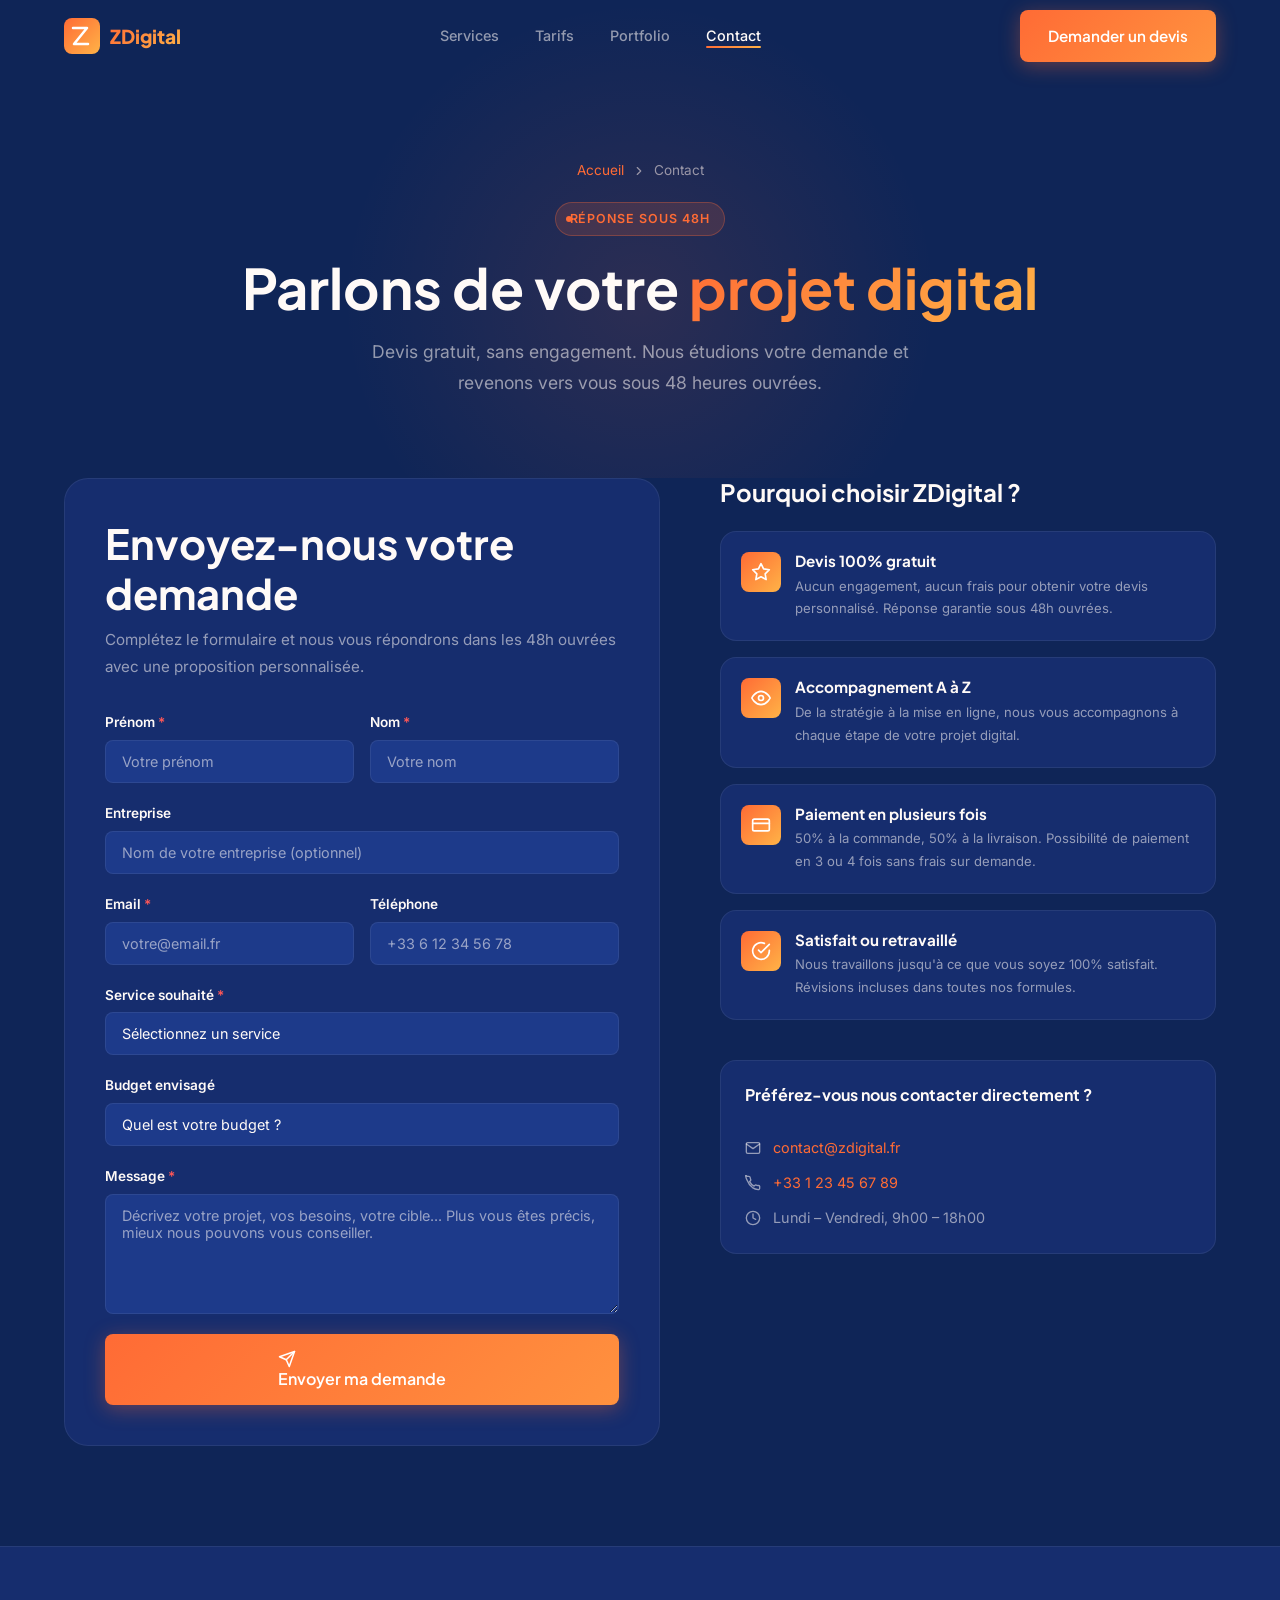
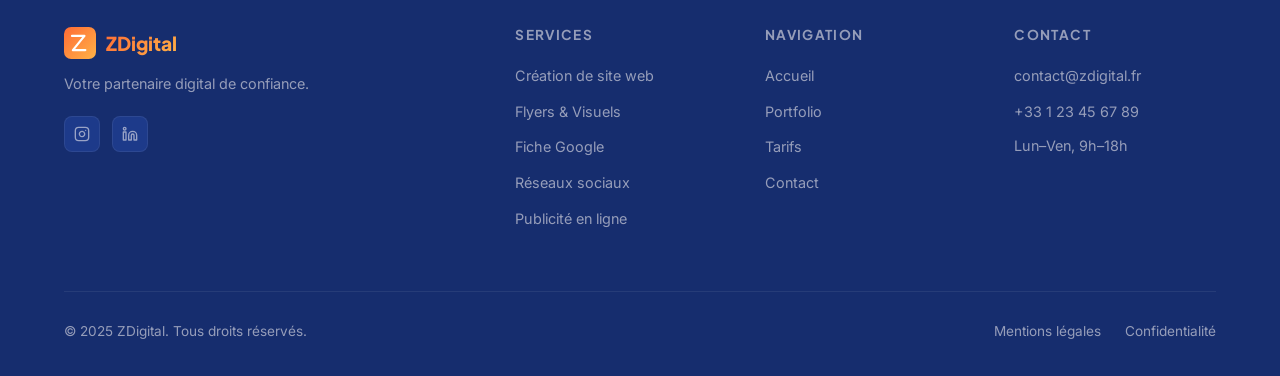
==== commit 19fe9d65: "feat: rebrand colors to orange brûlé & marine palette" ====
--- a/contact.html
+++ b/contact.html
@@ -34,7 +34,7 @@
           <svg width="36" height="36" viewBox="0 0 36 36" fill="none" xmlns="http://www.w3.org/2000/svg" aria-hidden="true">
             <rect width="36" height="36" rx="8" fill="url(#logoGradC)"/>
             <path d="M9 10h14l-13 16h14" stroke="#ffffff" stroke-width="2.5" stroke-linecap="round" stroke-linejoin="round"/>
-            <defs><linearGradient id="logoGradC" x1="0" y1="0" x2="36" y2="36" gradientUnits="userSpaceOnUse"><stop stop-color="#6C63FF"/><stop offset="1" stop-color="#00D4AA"/></linearGradient></defs>
+            <defs><linearGradient id="logoGradC" x1="0" y1="0" x2="36" y2="36" gradientUnits="userSpaceOnUse"><stop stop-color="#FF6B35"/><stop offset="1" stop-color="#FFB347"/></linearGradient></defs>
           </svg>
           <span class="nav__logo-text">ZDigital</span>
         </a>
@@ -252,7 +252,7 @@
             <svg width="32" height="32" viewBox="0 0 36 36" fill="none" aria-hidden="true">
               <rect width="36" height="36" rx="8" fill="url(#fLogoGradC)"/>
               <path d="M9 10h14l-13 16h14" stroke="#ffffff" stroke-width="2.5" stroke-linecap="round" stroke-linejoin="round"/>
-              <defs><linearGradient id="fLogoGradC" x1="0" y1="0" x2="36" y2="36" gradientUnits="userSpaceOnUse"><stop stop-color="#6C63FF"/><stop offset="1" stop-color="#00D4AA"/></linearGradient></defs>
+              <defs><linearGradient id="fLogoGradC" x1="0" y1="0" x2="36" y2="36" gradientUnits="userSpaceOnUse"><stop stop-color="#FF6B35"/><stop offset="1" stop-color="#FFB347"/></linearGradient></defs>
             </svg>
             <span class="nav__logo-text">ZDigital</span>
           </a>
--- a/css/main.css
+++ b/css/main.css
@@ -6,20 +6,20 @@
 
 /* ── Custom Properties ── */
 :root {
-  --bg: #0A0F1E;
-  --surface: #13192C;
-  --surface-2: #1C2440;
-  --accent: #6C63FF;
-  --accent-2: #00D4AA;
-  --text: #F4F4F8;
-  --text-muted: #8A8FA8;
-  --gradient: linear-gradient(135deg, #6C63FF 0%, #00D4AA 100%);
-  --gradient-r: linear-gradient(135deg, #00D4AA 0%, #6C63FF 100%);
-  --border: 1px solid rgba(108, 99, 255, 0.2);
-  --border-subtle: 1px solid rgba(255, 255, 255, 0.06);
-  --shadow-glow: 0 0 40px rgba(108, 99, 255, 0.3);
-  --shadow-glow-sm: 0 0 20px rgba(108, 99, 255, 0.2);
-  --shadow-card: 0 8px 32px rgba(0, 0, 0, 0.4);
+  --bg: #0F2557;
+  --surface: #162d6e;
+  --surface-2: #1d3a8a;
+  --accent: #FF6B35;
+  --accent-2: #FFB347;
+  --text: #FFFAF7;
+  --text-muted: rgba(255, 250, 247, 0.55);
+  --gradient: linear-gradient(135deg, #FF6B35 0%, #FFB347 100%);
+  --gradient-r: linear-gradient(135deg, #FFB347 0%, #FF6B35 100%);
+  --border: 1px solid rgba(255, 107, 53, 0.22);
+  --border-subtle: 1px solid rgba(255, 250, 247, 0.07);
+  --shadow-glow: 0 0 40px rgba(255, 107, 53, 0.35);
+  --shadow-glow-sm: 0 0 20px rgba(255, 107, 53, 0.2);
+  --shadow-card: 0 8px 32px rgba(0, 0, 0, 0.35);
   --radius: 16px;
   --radius-sm: 8px;
   --radius-lg: 24px;
@@ -125,16 +125,16 @@
   font-weight: 600;
   letter-spacing: 0.08em;
   text-transform: uppercase;
-  background: rgba(108, 99, 255, 0.15);
+  background: rgba(255, 107, 53, 0.15);
   color: var(--accent);
-  border: 1px solid rgba(108, 99, 255, 0.3);
+  border: 1px solid rgba(255, 107, 53, 0.3);
   margin-bottom: 18px;
 }
 
 .tag-turquoise {
-  background: rgba(0, 212, 170, 0.12);
+  background: rgba(255, 179, 71, 0.12);
   color: var(--accent-2);
-  border-color: rgba(0, 212, 170, 0.3);
+  border-color: rgba(255, 179, 71, 0.3);
 }
 
 .gradient-text {
@@ -162,12 +162,12 @@
 .btn-primary {
   background: var(--gradient);
   color: #fff;
-  box-shadow: 0 4px 20px rgba(108, 99, 255, 0.35);
+  box-shadow: 0 4px 20px rgba(255, 107, 53, 0.35);
 }
 
 .btn-primary:hover {
   transform: translateY(-2px);
-  box-shadow: 0 8px 32px rgba(108, 99, 255, 0.5);
+  box-shadow: 0 8px 32px rgba(255, 107, 53, 0.5);
 }
 
 .btn-outline {
@@ -177,7 +177,7 @@
 }
 
 .btn-outline:hover {
-  background: rgba(108, 99, 255, 0.1);
+  background: rgba(255, 107, 53, 0.1);
   border-color: var(--accent);
   color: var(--accent);
 }
@@ -353,15 +353,15 @@
   position: absolute;
   inset: 0;
   background-image:
-    radial-gradient(circle at 20% 50%, rgba(108, 99, 255, 0.08) 0%, transparent 50%),
-    radial-gradient(circle at 80% 20%, rgba(0, 212, 170, 0.06) 0%, transparent 40%);
+    radial-gradient(circle at 20% 50%, rgba(255, 107, 53, 0.08) 0%, transparent 50%),
+    radial-gradient(circle at 80% 20%, rgba(255, 179, 71, 0.06) 0%, transparent 40%);
   pointer-events: none;
 }
 
 .hero__dots {
   position: absolute;
   inset: 0;
-  background-image: radial-gradient(circle, rgba(108, 99, 255, 0.25) 1px, transparent 1px);
+  background-image: radial-gradient(circle, rgba(255, 107, 53, 0.25) 1px, transparent 1px);
   background-size: 40px 40px;
   opacity: 0.3;
   pointer-events: none;
@@ -504,7 +504,7 @@
 .laptop__bar {
   height: 10px;
   border-radius: 4px;
-  background: rgba(108, 99, 255, 0.3);
+  background: rgba(255, 107, 53, 0.3);
 }
 
 .laptop__bar:nth-child(1) { width: 60%; background: var(--gradient); }
@@ -536,7 +536,7 @@
 
 .laptop__card-line:first-child {
   width: 50%;
-  background: rgba(108, 99, 255, 0.4);
+  background: rgba(255, 107, 53, 0.4);
 }
 
 .laptop__base {
@@ -567,7 +567,7 @@
   position: absolute;
   width: 200px;
   height: 200px;
-  background: radial-gradient(circle, rgba(108, 99, 255, 0.4) 0%, transparent 70%);
+  background: radial-gradient(circle, rgba(255, 107, 53, 0.4) 0%, transparent 70%);
   border-radius: 50%;
   top: 50%;
   left: 50%;
@@ -645,14 +645,14 @@
   content: '';
   position: absolute;
   inset: 0;
-  background: linear-gradient(135deg, rgba(108, 99, 255, 0.05) 0%, transparent 60%);
+  background: linear-gradient(135deg, rgba(255, 107, 53, 0.05) 0%, transparent 60%);
   opacity: 0;
   transition: opacity var(--transition);
   border-radius: inherit;
 }
 
 .service-card:hover {
-  border-color: rgba(108, 99, 255, 0.35);
+  border-color: rgba(255, 107, 53, 0.35);
   transform: translateY(-4px);
   box-shadow: var(--shadow-card), var(--shadow-glow-sm);
 }
@@ -679,16 +679,16 @@
 }
 
 .badge-option {
-  background: rgba(0, 212, 170, 0.15);
+  background: rgba(255, 179, 71, 0.15);
   color: var(--accent-2);
-  border: 1px solid rgba(0, 212, 170, 0.3);
+  border: 1px solid rgba(255, 179, 71, 0.3);
 }
 
 .service-card__icon {
   width: 52px;
   height: 52px;
-  background: rgba(108, 99, 255, 0.12);
-  border: 1px solid rgba(108, 99, 255, 0.2);
+  background: rgba(255, 107, 53, 0.12);
+  border: 1px solid rgba(255, 107, 53, 0.2);
   border-radius: var(--radius-sm);
   display: flex;
   align-items: center;
@@ -699,8 +699,8 @@
 }
 
 .service-card:hover .service-card__icon {
-  background: rgba(108, 99, 255, 0.2);
-  box-shadow: 0 0 16px rgba(108, 99, 255, 0.3);
+  background: rgba(255, 107, 53, 0.2);
+  box-shadow: 0 0 16px rgba(255, 107, 53, 0.3);
 }
 
 .service-card h3 {
@@ -748,7 +748,7 @@
 }
 
 .why-card:hover {
-  border-color: rgba(108, 99, 255, 0.25);
+  border-color: rgba(255, 107, 53, 0.25);
   transform: translateY(-2px);
 }
 
@@ -886,7 +886,7 @@
 }
 
 .plan-feature--yes .plan-feature__icon {
-  background: rgba(0, 212, 170, 0.15);
+  background: rgba(255, 179, 71, 0.15);
   color: var(--accent-2);
 }
 
@@ -1075,7 +1075,7 @@
 }
 
 .footer__social:hover {
-  background: rgba(108, 99, 255, 0.15);
+  background: rgba(255, 107, 53, 0.15);
   border-color: var(--accent);
   color: var(--accent);
 }
@@ -1164,7 +1164,7 @@
   transform: translateX(-50%);
   width: 600px;
   height: 600px;
-  background: radial-gradient(circle, rgba(108, 99, 255, 0.12) 0%, transparent 70%);
+  background: radial-gradient(circle, rgba(255, 107, 53, 0.12) 0%, transparent 70%);
   pointer-events: none;
 }
 
--- a/css/components.css
+++ b/css/components.css
@@ -33,13 +33,13 @@
 
 .tab-btn:hover {
   color: var(--text);
-  background: rgba(108, 99, 255, 0.08);
+  background: rgba(255, 107, 53, 0.08);
 }
 
 .tab-btn.active {
   background: var(--gradient);
   color: #fff;
-  box-shadow: 0 4px 16px rgba(108, 99, 255, 0.3);
+  box-shadow: 0 4px 16px rgba(255, 107, 53, 0.3);
 }
 
 /* ── PRICING FULL PAGE ── */
@@ -122,7 +122,7 @@
 
 input:focus, textarea:focus, select:focus {
   border-color: var(--accent);
-  box-shadow: 0 0 0 3px rgba(108, 99, 255, 0.12);
+  box-shadow: 0 0 0 3px rgba(255, 107, 53, 0.12);
 }
 
 input.error, textarea.error, select.error {
@@ -172,7 +172,7 @@
   width: 64px;
   height: 64px;
   border-radius: 50%;
-  background: rgba(0, 212, 170, 0.15);
+  background: rgba(255, 179, 71, 0.15);
   border: 2px solid var(--accent-2);
   display: flex;
   align-items: center;
@@ -216,7 +216,7 @@
 }
 
 .reassurance-item:hover {
-  border-color: rgba(108, 99, 255, 0.25);
+  border-color: rgba(255, 107, 53, 0.25);
 }
 
 .reassurance-item__icon {
@@ -286,14 +286,14 @@
 
 .filter-btn:hover {
   color: var(--text);
-  border-color: rgba(108, 99, 255, 0.3);
+  border-color: rgba(255, 107, 53, 0.3);
 }
 
 .filter-btn.active {
   background: var(--gradient);
   color: #fff;
   border-color: transparent;
-  box-shadow: 0 4px 16px rgba(108, 99, 255, 0.3);
+  box-shadow: 0 4px 16px rgba(255, 107, 53, 0.3);
 }
 
 .portfolio-grid {
@@ -314,7 +314,7 @@
 .portfolio-card:hover {
   transform: translateY(-4px);
   box-shadow: var(--shadow-card), var(--shadow-glow-sm);
-  border-color: rgba(108, 99, 255, 0.25);
+  border-color: rgba(255, 107, 53, 0.25);
 }
 
 .portfolio-card__thumb {
@@ -383,24 +383,24 @@
 .portfolio-card__btn:hover { gap: 10px; }
 
 /* Category colors */
-.cat-web { background: rgba(108, 99, 255, 0.15); color: var(--accent); }
+.cat-web { background: rgba(255, 107, 53, 0.15); color: var(--accent); }
 .cat-print { background: rgba(255, 107, 107, 0.15); color: #FF6B6B; }
-.cat-social { background: rgba(0, 212, 170, 0.15); color: var(--accent-2); }
+.cat-social { background: rgba(255, 179, 71, 0.15); color: var(--accent-2); }
 .cat-google { background: rgba(255, 184, 0, 0.15); color: #FFB800; }
 
 /* Thumb gradients */
-.thumb-1 { background: linear-gradient(135deg, #6C63FF 0%, #9C4DFF 100%); }
+.thumb-1 { background: linear-gradient(135deg, #FF6B35 0%, #9C4DFF 100%); }
 .thumb-2 { background: linear-gradient(135deg, #FF6B6B 0%, #FF8E53 100%); }
-.thumb-3 { background: linear-gradient(135deg, #00D4AA 0%, #00B4D8 100%); }
+.thumb-3 { background: linear-gradient(135deg, #FFB347 0%, #00B4D8 100%); }
 .thumb-4 { background: linear-gradient(135deg, #FFB800 0%, #FF6B35 100%); }
-.thumb-5 { background: linear-gradient(135deg, #6C63FF 0%, #00D4AA 100%); }
+.thumb-5 { background: linear-gradient(135deg, #FF6B35 0%, #FFB347 100%); }
 .thumb-6 { background: linear-gradient(135deg, #FF6B6B 0%, #C85AC8 100%); }
-.thumb-7 { background: linear-gradient(135deg, #0095FF 0%, #6C63FF 100%); }
-.thumb-8 { background: linear-gradient(135deg, #00D4AA 0%, #00FF87 100%); }
+.thumb-7 { background: linear-gradient(135deg, #0095FF 0%, #FF6B35 100%); }
+.thumb-8 { background: linear-gradient(135deg, #FFB347 0%, #00FF87 100%); }
 .thumb-9 { background: linear-gradient(135deg, #FFB800 0%, #FFEF61 100%); }
 .thumb-10 { background: linear-gradient(135deg, #FF6B6B 0%, #FF6BC8 100%); }
-.thumb-11 { background: linear-gradient(135deg, #6C63FF 0%, #0095FF 100%); }
-.thumb-12 { background: linear-gradient(135deg, #00D4AA 0%, #6C63FF 100%); }
+.thumb-11 { background: linear-gradient(135deg, #FF6B35 0%, #0095FF 100%); }
+.thumb-12 { background: linear-gradient(135deg, #FFB347 0%, #FF6B35 100%); }
 
 /* ── SERVICES PAGE ── */
 .service-section {
@@ -478,8 +478,8 @@
   width: 20px;
   height: 20px;
   border-radius: 50%;
-  background: rgba(0, 212, 170, 0.15);
-  border: 1px solid rgba(0, 212, 170, 0.3);
+  background: rgba(255, 179, 71, 0.15);
+  border: 1px solid rgba(255, 179, 71, 0.3);
   background-image: url("data:image/svg+xml,%3Csvg xmlns='http://www.w3.org/2000/svg' viewBox='0 0 24 24' fill='none' stroke='%2300D4AA' stroke-width='2.5'%3E%3Cpath d='M20 6L9 17l-5-5'/%3E%3C/svg%3E");
   background-size: 12px;
   background-repeat: no-repeat;
@@ -508,7 +508,7 @@
 }
 
 .accordion-item.open {
-  border-color: rgba(108, 99, 255, 0.3);
+  border-color: rgba(255, 107, 53, 0.3);
 }
 
 .accordion-trigger {
--- a/css/animations.css
+++ b/css/animations.css
@@ -239,7 +239,7 @@
 
 .swiper-button-next:hover,
 .swiper-button-prev:hover {
-  background: rgba(108, 99, 255, 0.15);
+  background: rgba(255, 107, 53, 0.15);
   border-color: var(--accent);
 }
 
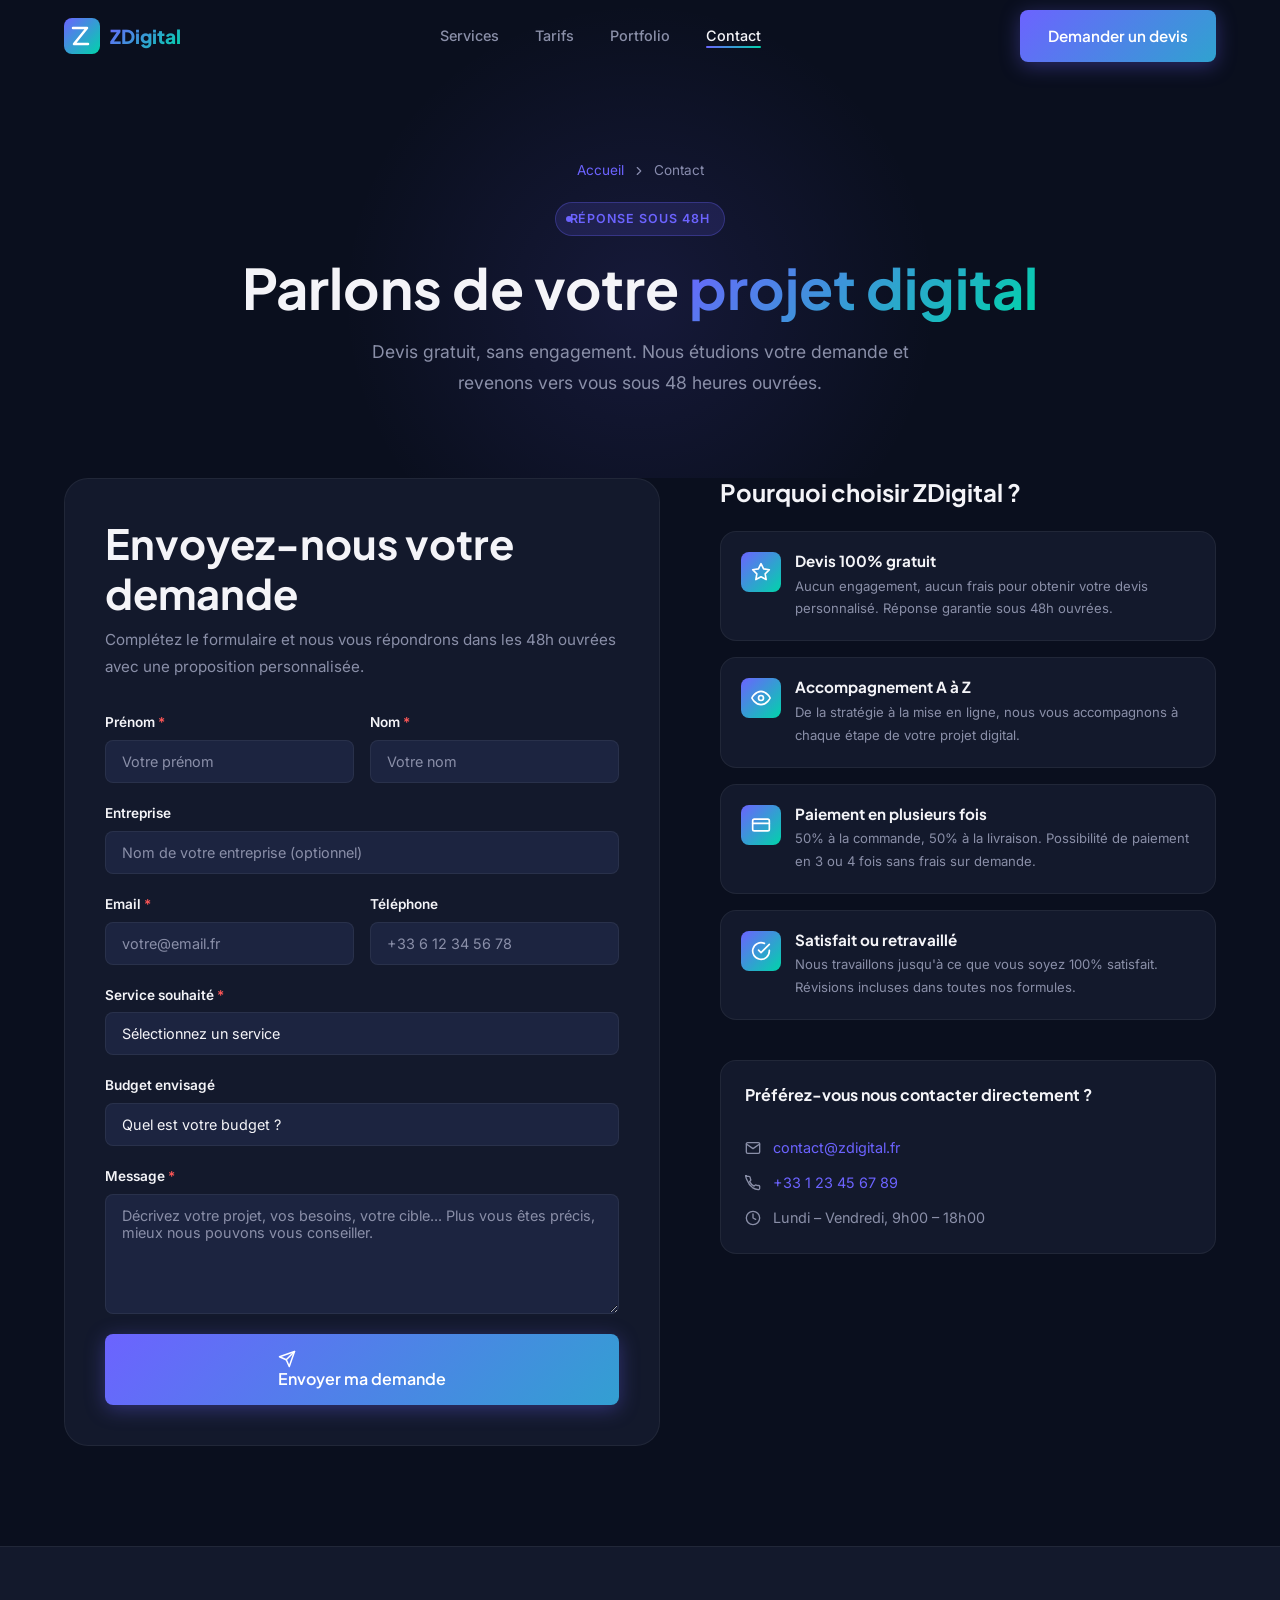
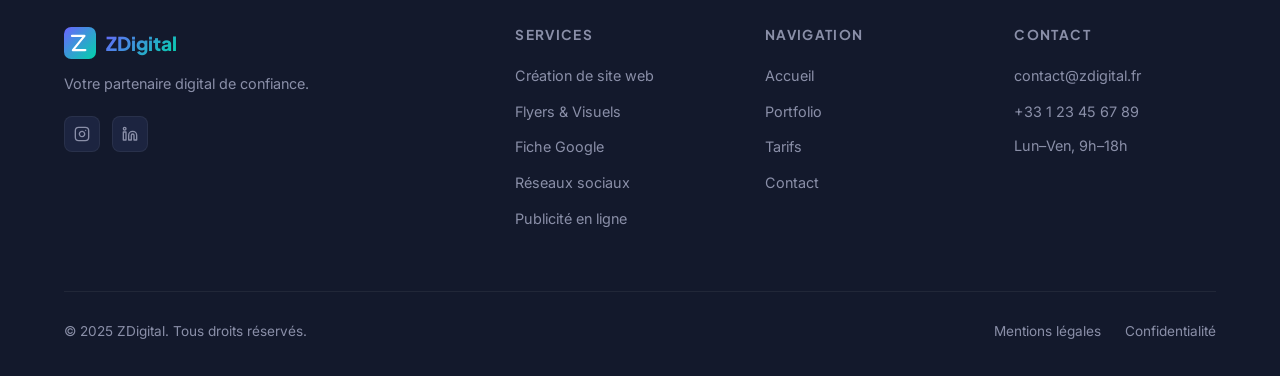
==== commit 622b5ade: "Revert "feat: rebrand colors to orange brûlé & marine palette" This reverts commit 19fe9d65e0b85b7f0" ====
--- a/contact.html
+++ b/contact.html
@@ -34,7 +34,7 @@
           <svg width="36" height="36" viewBox="0 0 36 36" fill="none" xmlns="http://www.w3.org/2000/svg" aria-hidden="true">
             <rect width="36" height="36" rx="8" fill="url(#logoGradC)"/>
             <path d="M9 10h14l-13 16h14" stroke="#ffffff" stroke-width="2.5" stroke-linecap="round" stroke-linejoin="round"/>
-            <defs><linearGradient id="logoGradC" x1="0" y1="0" x2="36" y2="36" gradientUnits="userSpaceOnUse"><stop stop-color="#FF6B35"/><stop offset="1" stop-color="#FFB347"/></linearGradient></defs>
+            <defs><linearGradient id="logoGradC" x1="0" y1="0" x2="36" y2="36" gradientUnits="userSpaceOnUse"><stop stop-color="#6C63FF"/><stop offset="1" stop-color="#00D4AA"/></linearGradient></defs>
           </svg>
           <span class="nav__logo-text">ZDigital</span>
         </a>
@@ -252,7 +252,7 @@
             <svg width="32" height="32" viewBox="0 0 36 36" fill="none" aria-hidden="true">
               <rect width="36" height="36" rx="8" fill="url(#fLogoGradC)"/>
               <path d="M9 10h14l-13 16h14" stroke="#ffffff" stroke-width="2.5" stroke-linecap="round" stroke-linejoin="round"/>
-              <defs><linearGradient id="fLogoGradC" x1="0" y1="0" x2="36" y2="36" gradientUnits="userSpaceOnUse"><stop stop-color="#FF6B35"/><stop offset="1" stop-color="#FFB347"/></linearGradient></defs>
+              <defs><linearGradient id="fLogoGradC" x1="0" y1="0" x2="36" y2="36" gradientUnits="userSpaceOnUse"><stop stop-color="#6C63FF"/><stop offset="1" stop-color="#00D4AA"/></linearGradient></defs>
             </svg>
             <span class="nav__logo-text">ZDigital</span>
           </a>
--- a/css/main.css
+++ b/css/main.css
@@ -6,20 +6,20 @@
 
 /* ── Custom Properties ── */
 :root {
-  --bg: #0F2557;
-  --surface: #162d6e;
-  --surface-2: #1d3a8a;
-  --accent: #FF6B35;
-  --accent-2: #FFB347;
-  --text: #FFFAF7;
-  --text-muted: rgba(255, 250, 247, 0.55);
-  --gradient: linear-gradient(135deg, #FF6B35 0%, #FFB347 100%);
-  --gradient-r: linear-gradient(135deg, #FFB347 0%, #FF6B35 100%);
-  --border: 1px solid rgba(255, 107, 53, 0.22);
-  --border-subtle: 1px solid rgba(255, 250, 247, 0.07);
-  --shadow-glow: 0 0 40px rgba(255, 107, 53, 0.35);
-  --shadow-glow-sm: 0 0 20px rgba(255, 107, 53, 0.2);
-  --shadow-card: 0 8px 32px rgba(0, 0, 0, 0.35);
+  --bg: #0A0F1E;
+  --surface: #13192C;
+  --surface-2: #1C2440;
+  --accent: #6C63FF;
+  --accent-2: #00D4AA;
+  --text: #F4F4F8;
+  --text-muted: #8A8FA8;
+  --gradient: linear-gradient(135deg, #6C63FF 0%, #00D4AA 100%);
+  --gradient-r: linear-gradient(135deg, #00D4AA 0%, #6C63FF 100%);
+  --border: 1px solid rgba(108, 99, 255, 0.2);
+  --border-subtle: 1px solid rgba(255, 255, 255, 0.06);
+  --shadow-glow: 0 0 40px rgba(108, 99, 255, 0.3);
+  --shadow-glow-sm: 0 0 20px rgba(108, 99, 255, 0.2);
+  --shadow-card: 0 8px 32px rgba(0, 0, 0, 0.4);
   --radius: 16px;
   --radius-sm: 8px;
   --radius-lg: 24px;
@@ -125,16 +125,16 @@
   font-weight: 600;
   letter-spacing: 0.08em;
   text-transform: uppercase;
-  background: rgba(255, 107, 53, 0.15);
+  background: rgba(108, 99, 255, 0.15);
   color: var(--accent);
-  border: 1px solid rgba(255, 107, 53, 0.3);
+  border: 1px solid rgba(108, 99, 255, 0.3);
   margin-bottom: 18px;
 }
 
 .tag-turquoise {
-  background: rgba(255, 179, 71, 0.12);
+  background: rgba(0, 212, 170, 0.12);
   color: var(--accent-2);
-  border-color: rgba(255, 179, 71, 0.3);
+  border-color: rgba(0, 212, 170, 0.3);
 }
 
 .gradient-text {
@@ -162,12 +162,12 @@
 .btn-primary {
   background: var(--gradient);
   color: #fff;
-  box-shadow: 0 4px 20px rgba(255, 107, 53, 0.35);
+  box-shadow: 0 4px 20px rgba(108, 99, 255, 0.35);
 }
 
 .btn-primary:hover {
   transform: translateY(-2px);
-  box-shadow: 0 8px 32px rgba(255, 107, 53, 0.5);
+  box-shadow: 0 8px 32px rgba(108, 99, 255, 0.5);
 }
 
 .btn-outline {
@@ -177,7 +177,7 @@
 }
 
 .btn-outline:hover {
-  background: rgba(255, 107, 53, 0.1);
+  background: rgba(108, 99, 255, 0.1);
   border-color: var(--accent);
   color: var(--accent);
 }
@@ -353,15 +353,15 @@
   position: absolute;
   inset: 0;
   background-image:
-    radial-gradient(circle at 20% 50%, rgba(255, 107, 53, 0.08) 0%, transparent 50%),
-    radial-gradient(circle at 80% 20%, rgba(255, 179, 71, 0.06) 0%, transparent 40%);
+    radial-gradient(circle at 20% 50%, rgba(108, 99, 255, 0.08) 0%, transparent 50%),
+    radial-gradient(circle at 80% 20%, rgba(0, 212, 170, 0.06) 0%, transparent 40%);
   pointer-events: none;
 }
 
 .hero__dots {
   position: absolute;
   inset: 0;
-  background-image: radial-gradient(circle, rgba(255, 107, 53, 0.25) 1px, transparent 1px);
+  background-image: radial-gradient(circle, rgba(108, 99, 255, 0.25) 1px, transparent 1px);
   background-size: 40px 40px;
   opacity: 0.3;
   pointer-events: none;
@@ -504,7 +504,7 @@
 .laptop__bar {
   height: 10px;
   border-radius: 4px;
-  background: rgba(255, 107, 53, 0.3);
+  background: rgba(108, 99, 255, 0.3);
 }
 
 .laptop__bar:nth-child(1) { width: 60%; background: var(--gradient); }
@@ -536,7 +536,7 @@
 
 .laptop__card-line:first-child {
   width: 50%;
-  background: rgba(255, 107, 53, 0.4);
+  background: rgba(108, 99, 255, 0.4);
 }
 
 .laptop__base {
@@ -567,7 +567,7 @@
   position: absolute;
   width: 200px;
   height: 200px;
-  background: radial-gradient(circle, rgba(255, 107, 53, 0.4) 0%, transparent 70%);
+  background: radial-gradient(circle, rgba(108, 99, 255, 0.4) 0%, transparent 70%);
   border-radius: 50%;
   top: 50%;
   left: 50%;
@@ -645,14 +645,14 @@
   content: '';
   position: absolute;
   inset: 0;
-  background: linear-gradient(135deg, rgba(255, 107, 53, 0.05) 0%, transparent 60%);
+  background: linear-gradient(135deg, rgba(108, 99, 255, 0.05) 0%, transparent 60%);
   opacity: 0;
   transition: opacity var(--transition);
   border-radius: inherit;
 }
 
 .service-card:hover {
-  border-color: rgba(255, 107, 53, 0.35);
+  border-color: rgba(108, 99, 255, 0.35);
   transform: translateY(-4px);
   box-shadow: var(--shadow-card), var(--shadow-glow-sm);
 }
@@ -679,16 +679,16 @@
 }
 
 .badge-option {
-  background: rgba(255, 179, 71, 0.15);
+  background: rgba(0, 212, 170, 0.15);
   color: var(--accent-2);
-  border: 1px solid rgba(255, 179, 71, 0.3);
+  border: 1px solid rgba(0, 212, 170, 0.3);
 }
 
 .service-card__icon {
   width: 52px;
   height: 52px;
-  background: rgba(255, 107, 53, 0.12);
-  border: 1px solid rgba(255, 107, 53, 0.2);
+  background: rgba(108, 99, 255, 0.12);
+  border: 1px solid rgba(108, 99, 255, 0.2);
   border-radius: var(--radius-sm);
   display: flex;
   align-items: center;
@@ -699,8 +699,8 @@
 }
 
 .service-card:hover .service-card__icon {
-  background: rgba(255, 107, 53, 0.2);
-  box-shadow: 0 0 16px rgba(255, 107, 53, 0.3);
+  background: rgba(108, 99, 255, 0.2);
+  box-shadow: 0 0 16px rgba(108, 99, 255, 0.3);
 }
 
 .service-card h3 {
@@ -748,7 +748,7 @@
 }
 
 .why-card:hover {
-  border-color: rgba(255, 107, 53, 0.25);
+  border-color: rgba(108, 99, 255, 0.25);
   transform: translateY(-2px);
 }
 
@@ -886,7 +886,7 @@
 }
 
 .plan-feature--yes .plan-feature__icon {
-  background: rgba(255, 179, 71, 0.15);
+  background: rgba(0, 212, 170, 0.15);
   color: var(--accent-2);
 }
 
@@ -1075,7 +1075,7 @@
 }
 
 .footer__social:hover {
-  background: rgba(255, 107, 53, 0.15);
+  background: rgba(108, 99, 255, 0.15);
   border-color: var(--accent);
   color: var(--accent);
 }
@@ -1164,7 +1164,7 @@
   transform: translateX(-50%);
   width: 600px;
   height: 600px;
-  background: radial-gradient(circle, rgba(255, 107, 53, 0.12) 0%, transparent 70%);
+  background: radial-gradient(circle, rgba(108, 99, 255, 0.12) 0%, transparent 70%);
   pointer-events: none;
 }
 
--- a/css/components.css
+++ b/css/components.css
@@ -33,13 +33,13 @@
 
 .tab-btn:hover {
   color: var(--text);
-  background: rgba(255, 107, 53, 0.08);
+  background: rgba(108, 99, 255, 0.08);
 }
 
 .tab-btn.active {
   background: var(--gradient);
   color: #fff;
-  box-shadow: 0 4px 16px rgba(255, 107, 53, 0.3);
+  box-shadow: 0 4px 16px rgba(108, 99, 255, 0.3);
 }
 
 /* ── PRICING FULL PAGE ── */
@@ -122,7 +122,7 @@
 
 input:focus, textarea:focus, select:focus {
   border-color: var(--accent);
-  box-shadow: 0 0 0 3px rgba(255, 107, 53, 0.12);
+  box-shadow: 0 0 0 3px rgba(108, 99, 255, 0.12);
 }
 
 input.error, textarea.error, select.error {
@@ -172,7 +172,7 @@
   width: 64px;
   height: 64px;
   border-radius: 50%;
-  background: rgba(255, 179, 71, 0.15);
+  background: rgba(0, 212, 170, 0.15);
   border: 2px solid var(--accent-2);
   display: flex;
   align-items: center;
@@ -216,7 +216,7 @@
 }
 
 .reassurance-item:hover {
-  border-color: rgba(255, 107, 53, 0.25);
+  border-color: rgba(108, 99, 255, 0.25);
 }
 
 .reassurance-item__icon {
@@ -286,14 +286,14 @@
 
 .filter-btn:hover {
   color: var(--text);
-  border-color: rgba(255, 107, 53, 0.3);
+  border-color: rgba(108, 99, 255, 0.3);
 }
 
 .filter-btn.active {
   background: var(--gradient);
   color: #fff;
   border-color: transparent;
-  box-shadow: 0 4px 16px rgba(255, 107, 53, 0.3);
+  box-shadow: 0 4px 16px rgba(108, 99, 255, 0.3);
 }
 
 .portfolio-grid {
@@ -314,7 +314,7 @@
 .portfolio-card:hover {
   transform: translateY(-4px);
   box-shadow: var(--shadow-card), var(--shadow-glow-sm);
-  border-color: rgba(255, 107, 53, 0.25);
+  border-color: rgba(108, 99, 255, 0.25);
 }
 
 .portfolio-card__thumb {
@@ -383,24 +383,24 @@
 .portfolio-card__btn:hover { gap: 10px; }
 
 /* Category colors */
-.cat-web { background: rgba(255, 107, 53, 0.15); color: var(--accent); }
+.cat-web { background: rgba(108, 99, 255, 0.15); color: var(--accent); }
 .cat-print { background: rgba(255, 107, 107, 0.15); color: #FF6B6B; }
-.cat-social { background: rgba(255, 179, 71, 0.15); color: var(--accent-2); }
+.cat-social { background: rgba(0, 212, 170, 0.15); color: var(--accent-2); }
 .cat-google { background: rgba(255, 184, 0, 0.15); color: #FFB800; }
 
 /* Thumb gradients */
-.thumb-1 { background: linear-gradient(135deg, #FF6B35 0%, #9C4DFF 100%); }
+.thumb-1 { background: linear-gradient(135deg, #6C63FF 0%, #9C4DFF 100%); }
 .thumb-2 { background: linear-gradient(135deg, #FF6B6B 0%, #FF8E53 100%); }
-.thumb-3 { background: linear-gradient(135deg, #FFB347 0%, #00B4D8 100%); }
+.thumb-3 { background: linear-gradient(135deg, #00D4AA 0%, #00B4D8 100%); }
 .thumb-4 { background: linear-gradient(135deg, #FFB800 0%, #FF6B35 100%); }
-.thumb-5 { background: linear-gradient(135deg, #FF6B35 0%, #FFB347 100%); }
+.thumb-5 { background: linear-gradient(135deg, #6C63FF 0%, #00D4AA 100%); }
 .thumb-6 { background: linear-gradient(135deg, #FF6B6B 0%, #C85AC8 100%); }
-.thumb-7 { background: linear-gradient(135deg, #0095FF 0%, #FF6B35 100%); }
-.thumb-8 { background: linear-gradient(135deg, #FFB347 0%, #00FF87 100%); }
+.thumb-7 { background: linear-gradient(135deg, #0095FF 0%, #6C63FF 100%); }
+.thumb-8 { background: linear-gradient(135deg, #00D4AA 0%, #00FF87 100%); }
 .thumb-9 { background: linear-gradient(135deg, #FFB800 0%, #FFEF61 100%); }
 .thumb-10 { background: linear-gradient(135deg, #FF6B6B 0%, #FF6BC8 100%); }
-.thumb-11 { background: linear-gradient(135deg, #FF6B35 0%, #0095FF 100%); }
-.thumb-12 { background: linear-gradient(135deg, #FFB347 0%, #FF6B35 100%); }
+.thumb-11 { background: linear-gradient(135deg, #6C63FF 0%, #0095FF 100%); }
+.thumb-12 { background: linear-gradient(135deg, #00D4AA 0%, #6C63FF 100%); }
 
 /* ── SERVICES PAGE ── */
 .service-section {
@@ -478,8 +478,8 @@
   width: 20px;
   height: 20px;
   border-radius: 50%;
-  background: rgba(255, 179, 71, 0.15);
-  border: 1px solid rgba(255, 179, 71, 0.3);
+  background: rgba(0, 212, 170, 0.15);
+  border: 1px solid rgba(0, 212, 170, 0.3);
   background-image: url("data:image/svg+xml,%3Csvg xmlns='http://www.w3.org/2000/svg' viewBox='0 0 24 24' fill='none' stroke='%2300D4AA' stroke-width='2.5'%3E%3Cpath d='M20 6L9 17l-5-5'/%3E%3C/svg%3E");
   background-size: 12px;
   background-repeat: no-repeat;
@@ -508,7 +508,7 @@
 }
 
 .accordion-item.open {
-  border-color: rgba(255, 107, 53, 0.3);
+  border-color: rgba(108, 99, 255, 0.3);
 }
 
 .accordion-trigger {
--- a/css/animations.css
+++ b/css/animations.css
@@ -239,7 +239,7 @@
 
 .swiper-button-next:hover,
 .swiper-button-prev:hover {
-  background: rgba(255, 107, 53, 0.15);
+  background: rgba(108, 99, 255, 0.15);
   border-color: var(--accent);
 }
 
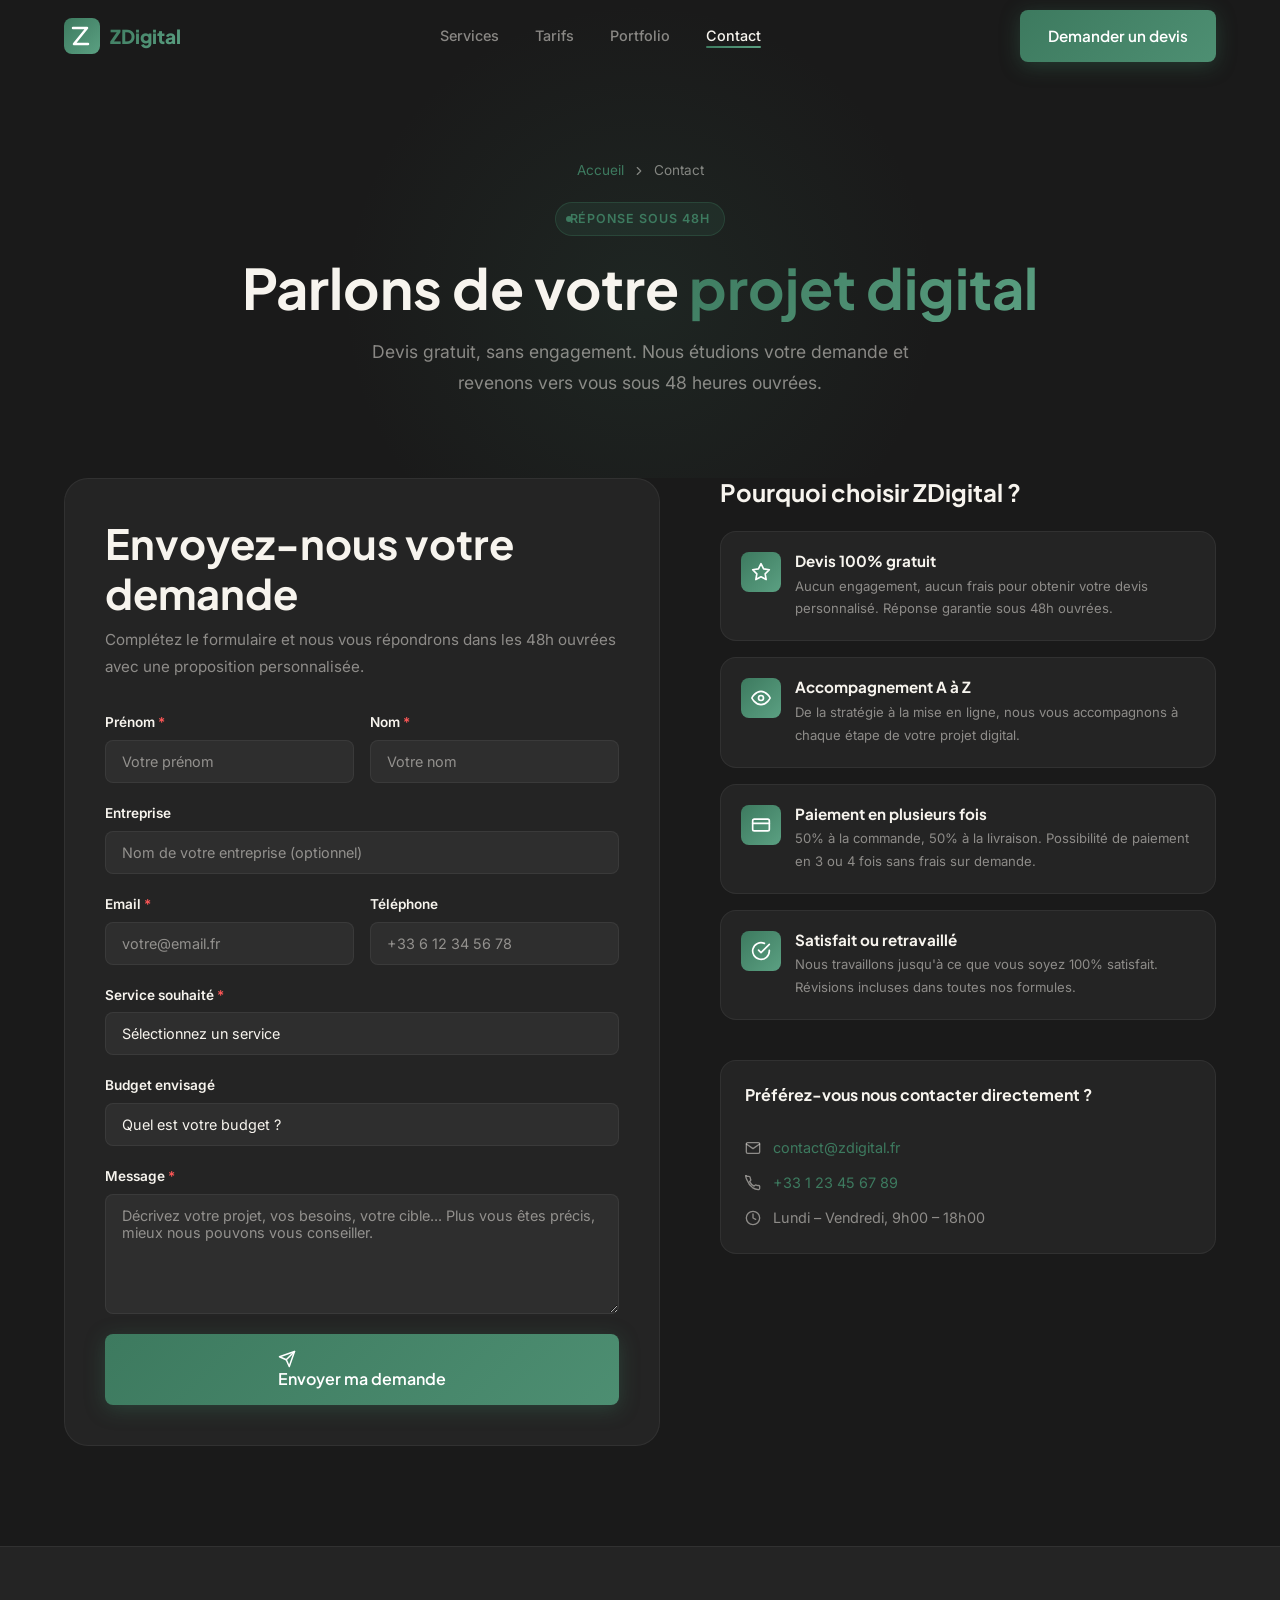
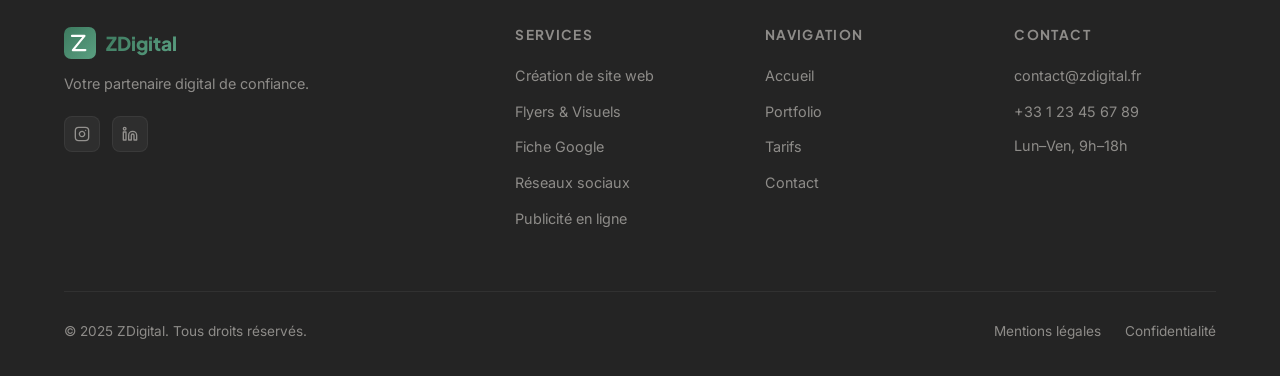
==== commit 70fb5648: "feat: rebrand to sage green & cream palette" ====
--- a/contact.html
+++ b/contact.html
@@ -34,7 +34,7 @@
           <svg width="36" height="36" viewBox="0 0 36 36" fill="none" xmlns="http://www.w3.org/2000/svg" aria-hidden="true">
             <rect width="36" height="36" rx="8" fill="url(#logoGradC)"/>
             <path d="M9 10h14l-13 16h14" stroke="#ffffff" stroke-width="2.5" stroke-linecap="round" stroke-linejoin="round"/>
-            <defs><linearGradient id="logoGradC" x1="0" y1="0" x2="36" y2="36" gradientUnits="userSpaceOnUse"><stop stop-color="#6C63FF"/><stop offset="1" stop-color="#00D4AA"/></linearGradient></defs>
+            <defs><linearGradient id="logoGradC" x1="0" y1="0" x2="36" y2="36" gradientUnits="userSpaceOnUse"><stop stop-color="#3D7A5F"/><stop offset="1" stop-color="#5BA082"/></linearGradient></defs>
           </svg>
           <span class="nav__logo-text">ZDigital</span>
         </a>
@@ -252,7 +252,7 @@
             <svg width="32" height="32" viewBox="0 0 36 36" fill="none" aria-hidden="true">
               <rect width="36" height="36" rx="8" fill="url(#fLogoGradC)"/>
               <path d="M9 10h14l-13 16h14" stroke="#ffffff" stroke-width="2.5" stroke-linecap="round" stroke-linejoin="round"/>
-              <defs><linearGradient id="fLogoGradC" x1="0" y1="0" x2="36" y2="36" gradientUnits="userSpaceOnUse"><stop stop-color="#6C63FF"/><stop offset="1" stop-color="#00D4AA"/></linearGradient></defs>
+              <defs><linearGradient id="fLogoGradC" x1="0" y1="0" x2="36" y2="36" gradientUnits="userSpaceOnUse"><stop stop-color="#3D7A5F"/><stop offset="1" stop-color="#5BA082"/></linearGradient></defs>
             </svg>
             <span class="nav__logo-text">ZDigital</span>
           </a>
--- a/css/main.css
+++ b/css/main.css
@@ -6,19 +6,19 @@
 
 /* ── Custom Properties ── */
 :root {
-  --bg: #0A0F1E;
-  --surface: #13192C;
-  --surface-2: #1C2440;
-  --accent: #6C63FF;
-  --accent-2: #00D4AA;
-  --text: #F4F4F8;
-  --text-muted: #8A8FA8;
-  --gradient: linear-gradient(135deg, #6C63FF 0%, #00D4AA 100%);
-  --gradient-r: linear-gradient(135deg, #00D4AA 0%, #6C63FF 100%);
-  --border: 1px solid rgba(108, 99, 255, 0.2);
+  --bg: #1A1A1A;
+  --surface: #242424;
+  --surface-2: #2e2e2e;
+  --accent: #3D7A5F;
+  --accent-2: #5BA082;
+  --text: #F7F4EE;
+  --text-muted: rgba(247,244,238,0.5);
+  --gradient: linear-gradient(135deg, #3D7A5F 0%, #5BA082 100%);
+  --gradient-r: linear-gradient(135deg, #5BA082 0%, #3D7A5F 100%);
+  --border: 1px solid rgba(61, 122, 95, 0.2);
   --border-subtle: 1px solid rgba(255, 255, 255, 0.06);
-  --shadow-glow: 0 0 40px rgba(108, 99, 255, 0.3);
-  --shadow-glow-sm: 0 0 20px rgba(108, 99, 255, 0.2);
+  --shadow-glow: 0 0 40px rgba(61, 122, 95, 0.3);
+  --shadow-glow-sm: 0 0 20px rgba(61, 122, 95, 0.2);
   --shadow-card: 0 8px 32px rgba(0, 0, 0, 0.4);
   --radius: 16px;
   --radius-sm: 8px;
@@ -125,16 +125,16 @@
   font-weight: 600;
   letter-spacing: 0.08em;
   text-transform: uppercase;
-  background: rgba(108, 99, 255, 0.15);
+  background: rgba(61, 122, 95, 0.15);
   color: var(--accent);
-  border: 1px solid rgba(108, 99, 255, 0.3);
+  border: 1px solid rgba(61, 122, 95, 0.3);
   margin-bottom: 18px;
 }
 
 .tag-turquoise {
-  background: rgba(0, 212, 170, 0.12);
+  background: rgba(91, 160, 130, 0.12);
   color: var(--accent-2);
-  border-color: rgba(0, 212, 170, 0.3);
+  border-color: rgba(91, 160, 130, 0.3);
 }
 
 .gradient-text {
@@ -162,12 +162,12 @@
 .btn-primary {
   background: var(--gradient);
   color: #fff;
-  box-shadow: 0 4px 20px rgba(108, 99, 255, 0.35);
+  box-shadow: 0 4px 20px rgba(61, 122, 95, 0.35);
 }
 
 .btn-primary:hover {
   transform: translateY(-2px);
-  box-shadow: 0 8px 32px rgba(108, 99, 255, 0.5);
+  box-shadow: 0 8px 32px rgba(61, 122, 95, 0.5);
 }
 
 .btn-outline {
@@ -177,7 +177,7 @@
 }
 
 .btn-outline:hover {
-  background: rgba(108, 99, 255, 0.1);
+  background: rgba(61, 122, 95, 0.1);
   border-color: var(--accent);
   color: var(--accent);
 }
@@ -353,15 +353,15 @@
   position: absolute;
   inset: 0;
   background-image:
-    radial-gradient(circle at 20% 50%, rgba(108, 99, 255, 0.08) 0%, transparent 50%),
-    radial-gradient(circle at 80% 20%, rgba(0, 212, 170, 0.06) 0%, transparent 40%);
+    radial-gradient(circle at 20% 50%, rgba(61, 122, 95, 0.08) 0%, transparent 50%),
+    radial-gradient(circle at 80% 20%, rgba(91, 160, 130, 0.06) 0%, transparent 40%);
   pointer-events: none;
 }
 
 .hero__dots {
   position: absolute;
   inset: 0;
-  background-image: radial-gradient(circle, rgba(108, 99, 255, 0.25) 1px, transparent 1px);
+  background-image: radial-gradient(circle, rgba(61, 122, 95, 0.25) 1px, transparent 1px);
   background-size: 40px 40px;
   opacity: 0.3;
   pointer-events: none;
@@ -504,7 +504,7 @@
 .laptop__bar {
   height: 10px;
   border-radius: 4px;
-  background: rgba(108, 99, 255, 0.3);
+  background: rgba(61, 122, 95, 0.3);
 }
 
 .laptop__bar:nth-child(1) { width: 60%; background: var(--gradient); }
@@ -536,7 +536,7 @@
 
 .laptop__card-line:first-child {
   width: 50%;
-  background: rgba(108, 99, 255, 0.4);
+  background: rgba(61, 122, 95, 0.4);
 }
 
 .laptop__base {
@@ -567,7 +567,7 @@
   position: absolute;
   width: 200px;
   height: 200px;
-  background: radial-gradient(circle, rgba(108, 99, 255, 0.4) 0%, transparent 70%);
+  background: radial-gradient(circle, rgba(61, 122, 95, 0.4) 0%, transparent 70%);
   border-radius: 50%;
   top: 50%;
   left: 50%;
@@ -645,14 +645,14 @@
   content: '';
   position: absolute;
   inset: 0;
-  background: linear-gradient(135deg, rgba(108, 99, 255, 0.05) 0%, transparent 60%);
+  background: linear-gradient(135deg, rgba(61, 122, 95, 0.05) 0%, transparent 60%);
   opacity: 0;
   transition: opacity var(--transition);
   border-radius: inherit;
 }
 
 .service-card:hover {
-  border-color: rgba(108, 99, 255, 0.35);
+  border-color: rgba(61, 122, 95, 0.35);
   transform: translateY(-4px);
   box-shadow: var(--shadow-card), var(--shadow-glow-sm);
 }
@@ -679,16 +679,16 @@
 }
 
 .badge-option {
-  background: rgba(0, 212, 170, 0.15);
+  background: rgba(91, 160, 130, 0.15);
   color: var(--accent-2);
-  border: 1px solid rgba(0, 212, 170, 0.3);
+  border: 1px solid rgba(91, 160, 130, 0.3);
 }
 
 .service-card__icon {
   width: 52px;
   height: 52px;
-  background: rgba(108, 99, 255, 0.12);
-  border: 1px solid rgba(108, 99, 255, 0.2);
+  background: rgba(61, 122, 95, 0.12);
+  border: 1px solid rgba(61, 122, 95, 0.2);
   border-radius: var(--radius-sm);
   display: flex;
   align-items: center;
@@ -699,8 +699,8 @@
 }
 
 .service-card:hover .service-card__icon {
-  background: rgba(108, 99, 255, 0.2);
-  box-shadow: 0 0 16px rgba(108, 99, 255, 0.3);
+  background: rgba(61, 122, 95, 0.2);
+  box-shadow: 0 0 16px rgba(61, 122, 95, 0.3);
 }
 
 .service-card h3 {
@@ -748,7 +748,7 @@
 }
 
 .why-card:hover {
-  border-color: rgba(108, 99, 255, 0.25);
+  border-color: rgba(61, 122, 95, 0.25);
   transform: translateY(-2px);
 }
 
@@ -886,7 +886,7 @@
 }
 
 .plan-feature--yes .plan-feature__icon {
-  background: rgba(0, 212, 170, 0.15);
+  background: rgba(91, 160, 130, 0.15);
   color: var(--accent-2);
 }
 
@@ -1075,7 +1075,7 @@
 }
 
 .footer__social:hover {
-  background: rgba(108, 99, 255, 0.15);
+  background: rgba(61, 122, 95, 0.15);
   border-color: var(--accent);
   color: var(--accent);
 }
@@ -1164,7 +1164,7 @@
   transform: translateX(-50%);
   width: 600px;
   height: 600px;
-  background: radial-gradient(circle, rgba(108, 99, 255, 0.12) 0%, transparent 70%);
+  background: radial-gradient(circle, rgba(61, 122, 95, 0.12) 0%, transparent 70%);
   pointer-events: none;
 }
 
--- a/css/components.css
+++ b/css/components.css
@@ -33,13 +33,13 @@
 
 .tab-btn:hover {
   color: var(--text);
-  background: rgba(108, 99, 255, 0.08);
+  background: rgba(61, 122, 95, 0.08);
 }
 
 .tab-btn.active {
   background: var(--gradient);
   color: #fff;
-  box-shadow: 0 4px 16px rgba(108, 99, 255, 0.3);
+  box-shadow: 0 4px 16px rgba(61, 122, 95, 0.3);
 }
 
 /* ── PRICING FULL PAGE ── */
@@ -122,7 +122,7 @@
 
 input:focus, textarea:focus, select:focus {
   border-color: var(--accent);
-  box-shadow: 0 0 0 3px rgba(108, 99, 255, 0.12);
+  box-shadow: 0 0 0 3px rgba(61, 122, 95, 0.12);
 }
 
 input.error, textarea.error, select.error {
@@ -172,7 +172,7 @@
   width: 64px;
   height: 64px;
   border-radius: 50%;
-  background: rgba(0, 212, 170, 0.15);
+  background: rgba(91, 160, 130, 0.15);
   border: 2px solid var(--accent-2);
   display: flex;
   align-items: center;
@@ -216,7 +216,7 @@
 }
 
 .reassurance-item:hover {
-  border-color: rgba(108, 99, 255, 0.25);
+  border-color: rgba(61, 122, 95, 0.25);
 }
 
 .reassurance-item__icon {
@@ -286,14 +286,14 @@
 
 .filter-btn:hover {
   color: var(--text);
-  border-color: rgba(108, 99, 255, 0.3);
+  border-color: rgba(61, 122, 95, 0.3);
 }
 
 .filter-btn.active {
   background: var(--gradient);
   color: #fff;
   border-color: transparent;
-  box-shadow: 0 4px 16px rgba(108, 99, 255, 0.3);
+  box-shadow: 0 4px 16px rgba(61, 122, 95, 0.3);
 }
 
 .portfolio-grid {
@@ -314,7 +314,7 @@
 .portfolio-card:hover {
   transform: translateY(-4px);
   box-shadow: var(--shadow-card), var(--shadow-glow-sm);
-  border-color: rgba(108, 99, 255, 0.25);
+  border-color: rgba(61, 122, 95, 0.25);
 }
 
 .portfolio-card__thumb {
@@ -383,24 +383,24 @@
 .portfolio-card__btn:hover { gap: 10px; }
 
 /* Category colors */
-.cat-web { background: rgba(108, 99, 255, 0.15); color: var(--accent); }
+.cat-web { background: rgba(61, 122, 95, 0.15); color: var(--accent); }
 .cat-print { background: rgba(255, 107, 107, 0.15); color: #FF6B6B; }
-.cat-social { background: rgba(0, 212, 170, 0.15); color: var(--accent-2); }
+.cat-social { background: rgba(91, 160, 130, 0.15); color: var(--accent-2); }
 .cat-google { background: rgba(255, 184, 0, 0.15); color: #FFB800; }
 
 /* Thumb gradients */
-.thumb-1 { background: linear-gradient(135deg, #6C63FF 0%, #9C4DFF 100%); }
+.thumb-1 { background: linear-gradient(135deg, #3D7A5F 0%, #9C4DFF 100%); }
 .thumb-2 { background: linear-gradient(135deg, #FF6B6B 0%, #FF8E53 100%); }
-.thumb-3 { background: linear-gradient(135deg, #00D4AA 0%, #00B4D8 100%); }
+.thumb-3 { background: linear-gradient(135deg, #5BA082 0%, #00B4D8 100%); }
 .thumb-4 { background: linear-gradient(135deg, #FFB800 0%, #FF6B35 100%); }
-.thumb-5 { background: linear-gradient(135deg, #6C63FF 0%, #00D4AA 100%); }
+.thumb-5 { background: linear-gradient(135deg, #3D7A5F 0%, #5BA082 100%); }
 .thumb-6 { background: linear-gradient(135deg, #FF6B6B 0%, #C85AC8 100%); }
-.thumb-7 { background: linear-gradient(135deg, #0095FF 0%, #6C63FF 100%); }
-.thumb-8 { background: linear-gradient(135deg, #00D4AA 0%, #00FF87 100%); }
+.thumb-7 { background: linear-gradient(135deg, #0095FF 0%, #3D7A5F 100%); }
+.thumb-8 { background: linear-gradient(135deg, #5BA082 0%, #00FF87 100%); }
 .thumb-9 { background: linear-gradient(135deg, #FFB800 0%, #FFEF61 100%); }
 .thumb-10 { background: linear-gradient(135deg, #FF6B6B 0%, #FF6BC8 100%); }
-.thumb-11 { background: linear-gradient(135deg, #6C63FF 0%, #0095FF 100%); }
-.thumb-12 { background: linear-gradient(135deg, #00D4AA 0%, #6C63FF 100%); }
+.thumb-11 { background: linear-gradient(135deg, #3D7A5F 0%, #0095FF 100%); }
+.thumb-12 { background: linear-gradient(135deg, #5BA082 0%, #3D7A5F 100%); }
 
 /* ── SERVICES PAGE ── */
 .service-section {
@@ -478,8 +478,8 @@
   width: 20px;
   height: 20px;
   border-radius: 50%;
-  background: rgba(0, 212, 170, 0.15);
-  border: 1px solid rgba(0, 212, 170, 0.3);
+  background: rgba(91, 160, 130, 0.15);
+  border: 1px solid rgba(91, 160, 130, 0.3);
   background-image: url("data:image/svg+xml,%3Csvg xmlns='http://www.w3.org/2000/svg' viewBox='0 0 24 24' fill='none' stroke='%2300D4AA' stroke-width='2.5'%3E%3Cpath d='M20 6L9 17l-5-5'/%3E%3C/svg%3E");
   background-size: 12px;
   background-repeat: no-repeat;
@@ -508,7 +508,7 @@
 }
 
 .accordion-item.open {
-  border-color: rgba(108, 99, 255, 0.3);
+  border-color: rgba(61, 122, 95, 0.3);
 }
 
 .accordion-trigger {
--- a/css/animations.css
+++ b/css/animations.css
@@ -239,7 +239,7 @@
 
 .swiper-button-next:hover,
 .swiper-button-prev:hover {
-  background: rgba(108, 99, 255, 0.15);
+  background: rgba(61, 122, 95, 0.15);
   border-color: var(--accent);
 }
 
